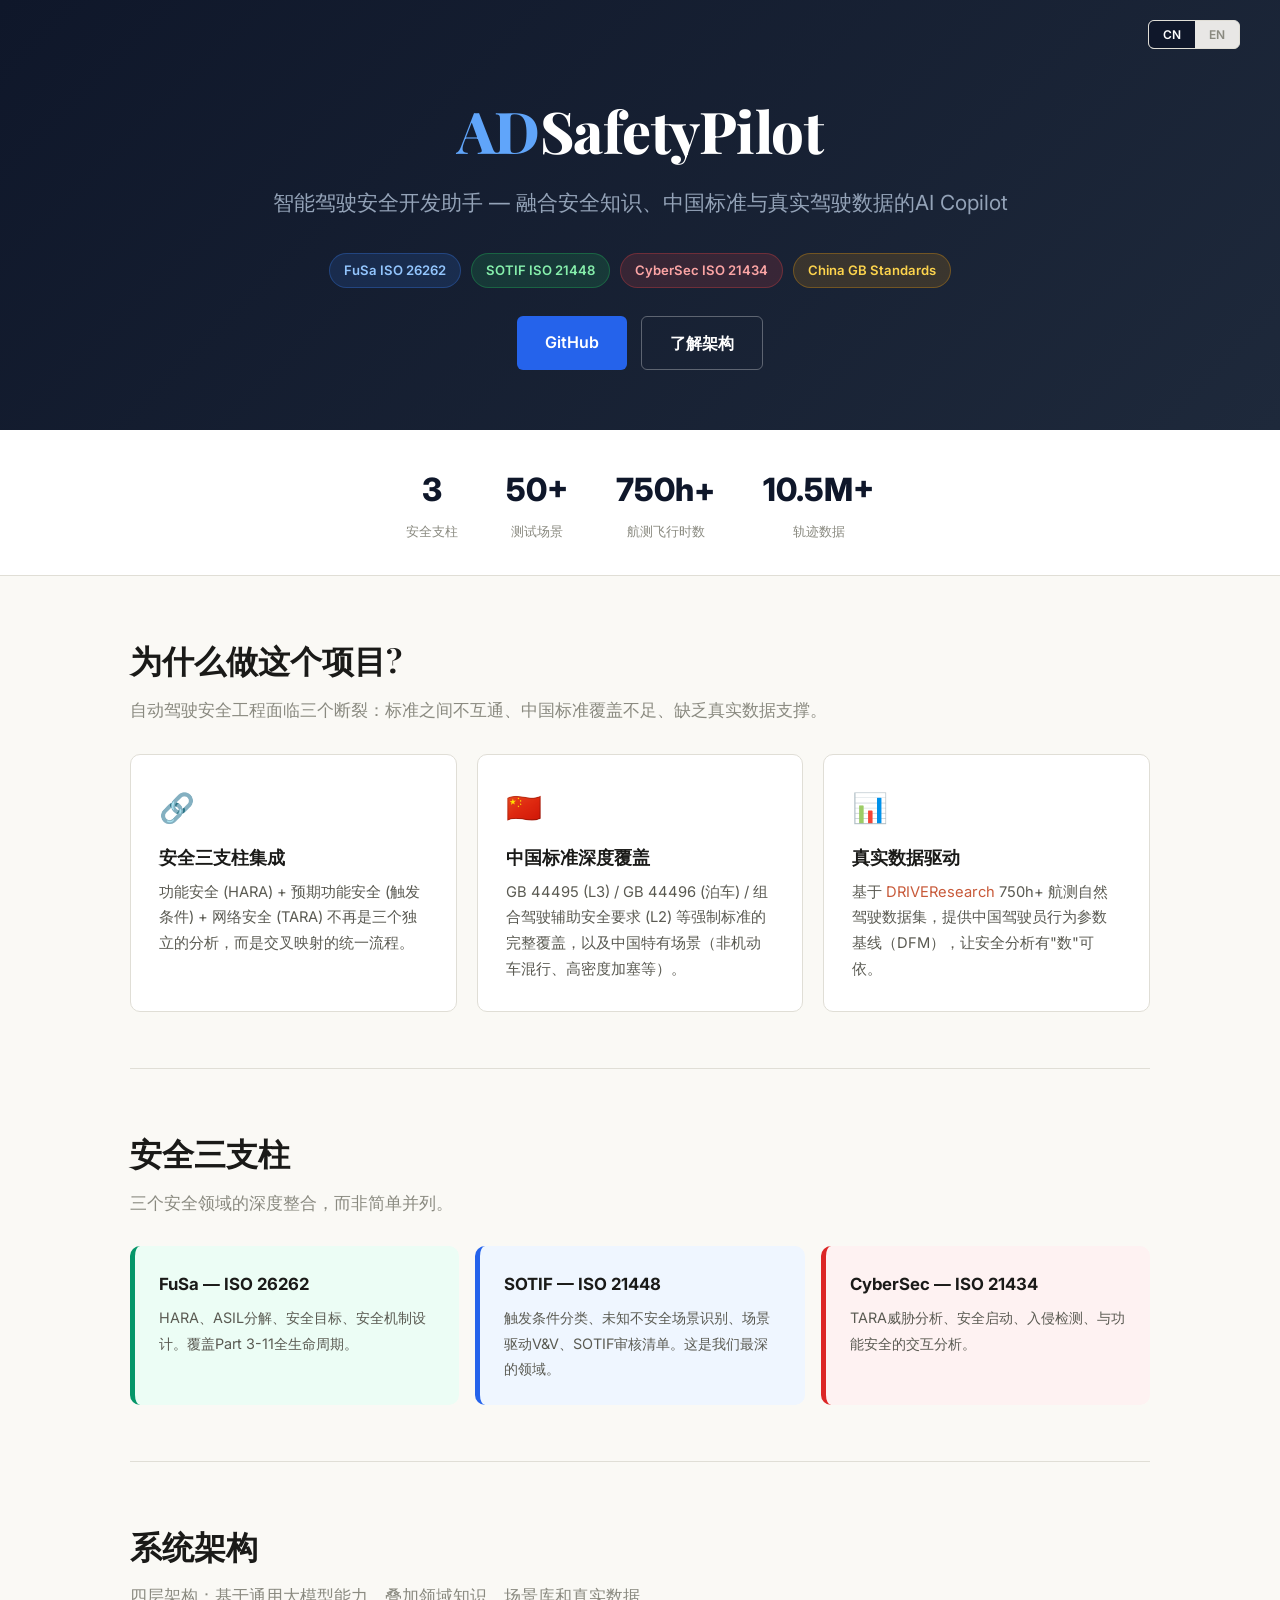
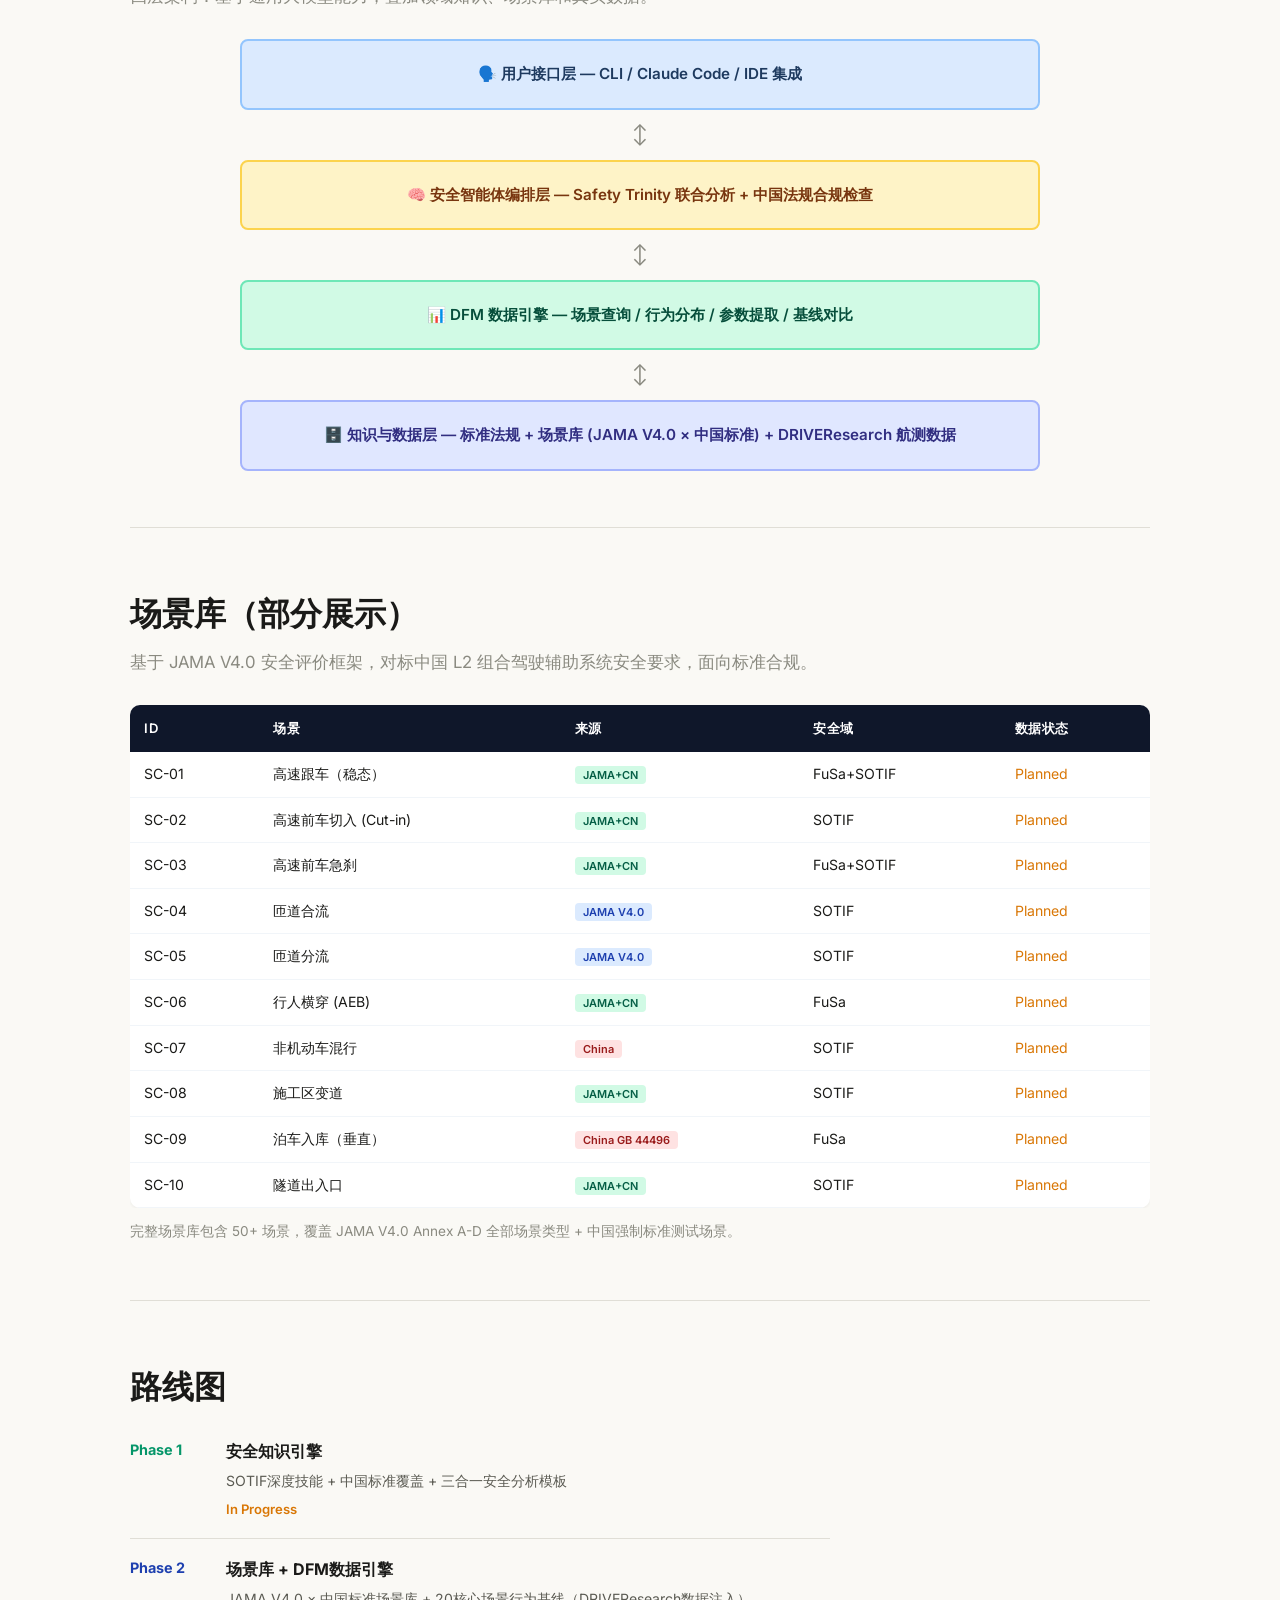
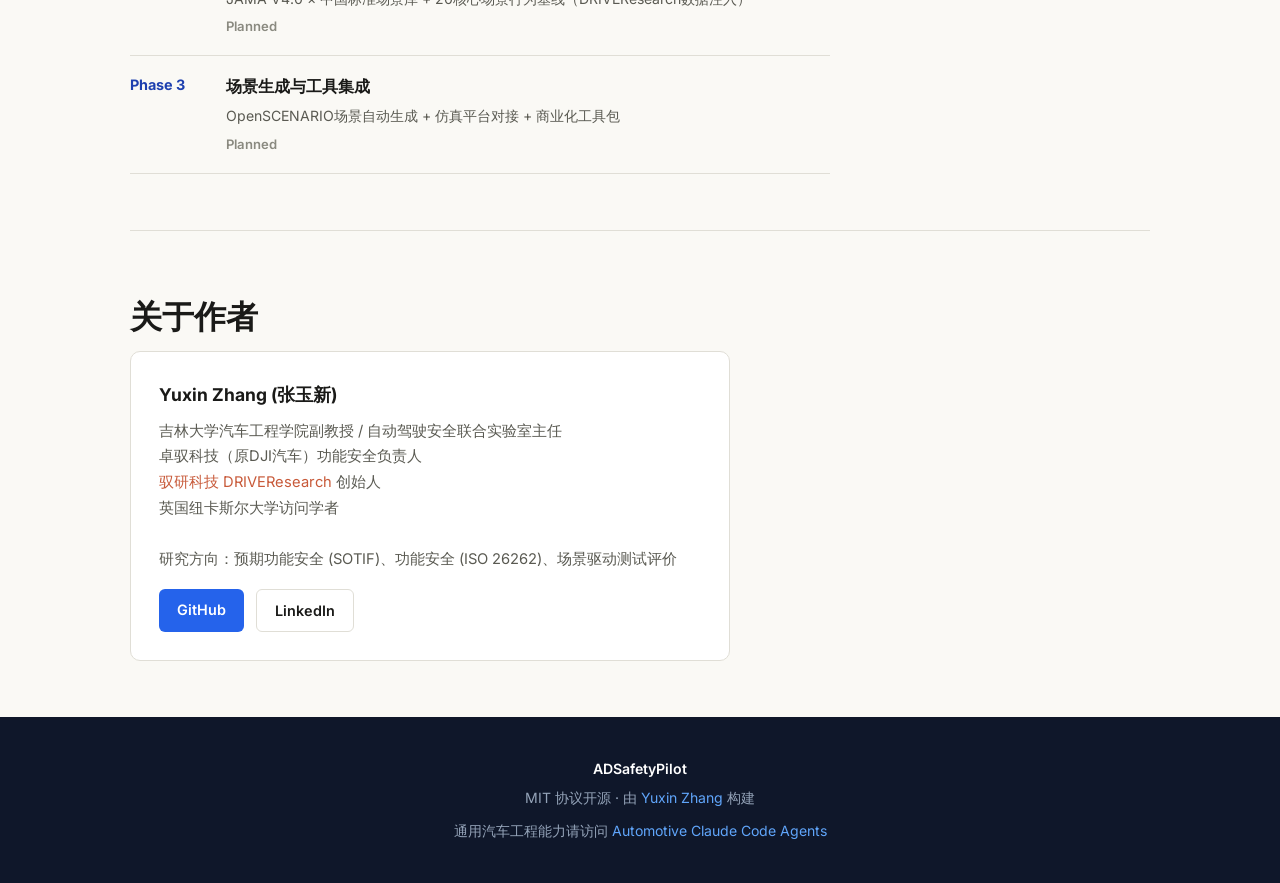
==== docs/index.html @ 88214c73 "Move website from /website to /docs for GitHub Pages compatibility GitHub Pages only supports / (roo" ====
<!DOCTYPE html>
<html lang="zh">
<head>
<meta charset="UTF-8">
<meta name="viewport" content="width=device-width, initial-scale=1.0">
<title>ADSafetyPilot — AI-Powered AD Safety Engineering Copilot</title>
<link rel="preconnect" href="https://fonts.googleapis.com">
<link href="https://fonts.googleapis.com/css2?family=Inter:wght@400;500;600;700&family=Playfair+Display:wght@700;800&display=swap" rel="stylesheet">
<style>
:root {
  --bg: #faf9f5; --bg2: #f3f1eb; --text: #1a1a18; --text2: #5a5a52;
  --text3: #8a8a80; --accent: #1e40af; --accent2: #c85a3a; --border: #e0ded6;
  --card: #ffffff; --green: #059669; --amber: #d97706; --red: #dc2626;
  --blue: #2563eb; --navy: #0f172a;
}
* { margin:0; padding:0; box-sizing:border-box; }
body { font-family:'Inter',-apple-system,'PingFang SC','Microsoft YaHei',sans-serif; color:var(--text); background:var(--bg); line-height:1.75; -webkit-font-smoothing:antialiased; }
a { color:var(--accent2); text-decoration:none; }
a:hover { text-decoration:underline; }
.wrap { max-width:1100px; margin:0 auto; padding:0 40px; }
@media(max-width:640px) { .wrap { padding:0 20px; } }

/* Language toggle */
.lang { position:fixed; top:20px; right:40px; z-index:99; display:flex; border:1px solid var(--border); border-radius:6px; overflow:hidden; background:rgba(250,249,245,0.92); backdrop-filter:blur(8px); }
.lang button { padding:6px 14px; border:none; cursor:pointer; font-size:12px; font-weight:600; background:transparent; color:var(--text3); transition:.15s; font-family:inherit; }
.lang button.on { background:var(--navy); color:white; }
span.en, p.en, div.en, h1.en, h2.en, h3.en, li.en, td.en, th.en { display:none; }
body.E span.cn, body.E p.cn, body.E div.cn, body.E h1.cn, body.E h2.cn, body.E h3.cn, body.E li.cn, body.E td.cn, body.E th.cn { display:none!important; }
body.E span.en { display:inline!important; }
body.E p.en, body.E div.en, body.E h1.en, body.E h2.en, body.E h3.en { display:block!important; }
body.E li.en { display:list-item!important; }
body.E td.en, body.E th.en { display:table-cell!important; }

/* Header */
header { background: linear-gradient(135deg, var(--navy) 0%, #1e293b 100%); color:white; padding:80px 20px 60px; text-align:center; }
header h1 { font-family:'Playfair Display',Georgia,serif; font-size:clamp(2.4rem,5vw,3.6rem); font-weight:800; letter-spacing:-0.5px; margin-bottom:4px; }
header h1 .highlight { color:#60a5fa; }
header .subtitle { font-size:clamp(1rem,1.8vw,1.3rem); color:#94a3b8; max-width:750px; margin:0 auto 32px; }
header .badges { display:flex; gap:10px; justify-content:center; flex-wrap:wrap; margin-bottom:28px; }
.badge { padding:5px 14px; border-radius:20px; font-size:0.82em; font-weight:600; }
.badge-blue { background:rgba(59,130,246,0.15); color:#93c5fd; border:1px solid rgba(59,130,246,0.3); }
.badge-green { background:rgba(34,197,94,0.15); color:#86efac; border:1px solid rgba(34,197,94,0.3); }
.badge-orange { background:rgba(245,158,11,0.15); color:#fcd34d; border:1px solid rgba(245,158,11,0.3); }
.badge-red { background:rgba(239,68,68,0.15); color:#fca5a5; border:1px solid rgba(239,68,68,0.3); }
header .actions { display:flex; gap:14px; justify-content:center; flex-wrap:wrap; }
.btn { display:inline-block; padding:12px 28px; border-radius:6px; font-size:1rem; font-weight:600; transition:.2s; font-family:inherit; text-decoration:none; }
.btn-primary { background:var(--blue); color:white; }
.btn-primary:hover { background:#1d4ed8; text-decoration:none; }
.btn-ghost { border:1.5px solid rgba(255,255,255,0.3); color:white; }
.btn-ghost:hover { border-color:rgba(255,255,255,0.6); text-decoration:none; }

/* Stats */
.stats { display:flex; justify-content:center; gap:48px; padding:32px 20px; background:white; border-bottom:1px solid var(--border); flex-wrap:wrap; }
.stat { text-align:center; }
.stat-num { font-size:2em; font-weight:800; color:var(--navy); }
.stat-label { font-size:0.82em; color:var(--text3); margin-top:2px; }

/* Sections */
section { padding:56px 0; }
section + section { border-top:1px solid var(--border); }
.sec-title { font-family:'Playfair Display',Georgia,serif; font-size:2rem; font-weight:700; margin-bottom:8px; }
.sec-sub { color:var(--text3); font-size:1.05rem; margin-bottom:28px; }

/* Cards */
.cards { display:grid; grid-template-columns:repeat(auto-fit, minmax(280px,1fr)); gap:20px; }
.card { background:var(--card); border-radius:10px; padding:28px; border:1px solid var(--border); transition:transform .2s, box-shadow .2s; }
.card:hover { transform:translateY(-2px); box-shadow:0 4px 16px rgba(0,0,0,0.06); }
.card-icon { font-size:1.8em; margin-bottom:10px; }
.card h3 { font-size:1.1em; font-weight:700; margin-bottom:6px; }
.card p { color:var(--text2); font-size:0.92em; }

/* Pillar cards (Safety Trinity) */
.pillars { display:grid; grid-template-columns:repeat(3,1fr); gap:16px; }
@media(max-width:768px) { .pillars { grid-template-columns:1fr; } }
.pillar { padding:24px; border-radius:10px; border-left:5px solid; }
.pillar-fusa { background:#ecfdf5; border-color:var(--green); }
.pillar-sotif { background:#eff6ff; border-color:var(--blue); }
.pillar-cyber { background:#fef2f2; border-color:var(--red); }
.pillar h3 { font-size:1.05em; font-weight:700; margin-bottom:6px; }
.pillar p { font-size:0.9em; color:var(--text2); }

/* Architecture diagram */
.arch { display:flex; flex-direction:column; gap:8px; max-width:800px; margin:0 auto; }
.arch-layer { padding:20px 24px; border-radius:8px; text-align:center; font-weight:600; font-size:0.95em; }
.arch-l1 { background:#dbeafe; color:#1e3a5f; border:2px solid #93c5fd; }
.arch-l2 { background:#fef3c7; color:#78350f; border:2px solid #fcd34d; }
.arch-l3 { background:#d1fae5; color:#064e3b; border:2px solid #6ee7b7; }
.arch-l4 { background:#e0e7ff; color:#312e81; border:2px solid #a5b4fc; }
.arch-arrow { text-align:center; color:var(--text3); font-size:1.2em; }

/* Scenario table */
.sc-table { width:100%; border-collapse:collapse; background:white; border-radius:10px; overflow:hidden; box-shadow:0 1px 3px rgba(0,0,0,0.06); }
.sc-table th { background:var(--navy); color:white; padding:12px 14px; text-align:left; font-size:0.82em; font-weight:600; text-transform:uppercase; letter-spacing:0.5px; }
.sc-table td { padding:10px 14px; border-bottom:1px solid #f1f5f9; font-size:0.88em; }
.sc-table tr:hover { background:#f8fafc; }
.tag { padding:2px 8px; border-radius:4px; font-size:0.78em; font-weight:600; }
.tag-jama { background:#dbeafe; color:#1e40af; }
.tag-cn { background:#fee2e2; color:#991b1b; }
.tag-both { background:#d1fae5; color:#065f46; }

/* Roadmap */
.roadmap { max-width:700px; }
.rm-item { display:flex; gap:16px; padding:16px 0; border-bottom:1px solid var(--border); }
.rm-phase { min-width:80px; font-weight:700; font-size:0.9em; color:var(--accent); }
.rm-done .rm-phase { color:var(--green); }
.rm-content h4 { font-size:1em; margin-bottom:4px; }
.rm-content p { font-size:0.88em; color:var(--text2); }
.rm-status { font-size:0.82em; font-weight:600; }
.status-done { color:var(--green); }
.status-wip { color:var(--amber); }
.status-plan { color:var(--text3); }

/* Footer */
footer { background:var(--navy); color:#94a3b8; padding:40px 20px; text-align:center; font-size:0.88em; }
footer a { color:#60a5fa; }
footer .author { color:white; font-weight:600; margin-bottom:4px; font-size:1em; }
</style>
</head>
<body class="C">

<!-- Language Toggle -->
<div class="lang">
  <button class="on" onclick="document.body.className='C';this.classList.add('on');this.nextElementSibling.classList.remove('on')">CN</button>
  <button onclick="document.body.className='E';this.classList.add('on');this.previousElementSibling.classList.remove('on')">EN</button>
</div>

<!-- Header -->
<header>
  <h1>
    <span class="cn"><span class="highlight">AD</span>SafetyPilot</span>
    <h1 class="en"><span class="highlight">AD</span>SafetyPilot</h1>
  </h1>
  <p class="subtitle cn">智能驾驶安全开发助手 — 融合安全知识、中国标准与真实驾驶数据的AI Copilot</p>
  <p class="subtitle en">AI-Powered AD Safety Engineering Copilot — Safety Knowledge + China Standards + Real Driving Data</p>
  <div class="badges">
    <span class="badge badge-blue">FuSa ISO 26262</span>
    <span class="badge badge-green">SOTIF ISO 21448</span>
    <span class="badge badge-red">CyberSec ISO 21434</span>
    <span class="badge badge-orange">China GB Standards</span>
  </div>
  <div class="actions">
    <a href="https://github.com/AutoZYX/ADSafetyPilot" class="btn btn-primary">GitHub</a>
    <a href="#architecture" class="btn btn-ghost">
      <span class="cn">了解架构</span><span class="en">Architecture</span>
    </a>
  </div>
</header>

<!-- Stats -->
<div class="stats">
  <div class="stat">
    <div class="stat-num">3</div>
    <div class="stat-label"><span class="cn">安全支柱</span><span class="en">Safety Pillars</span></div>
  </div>
  <div class="stat">
    <div class="stat-num">50+</div>
    <div class="stat-label"><span class="cn">测试场景</span><span class="en">Test Scenarios</span></div>
  </div>
  <div class="stat">
    <div class="stat-num">750h+</div>
    <div class="stat-label"><span class="cn">航测飞行时数</span><span class="en">Aerial Flight Hours</span></div>
  </div>
  <div class="stat">
    <div class="stat-num">10.5M+</div>
    <div class="stat-label"><span class="cn">轨迹数据</span><span class="en">Trajectories</span></div>
  </div>
</div>

<div class="wrap">

<!-- Why -->
<section>
  <h2 class="sec-title cn">为什么做这个项目?</h2>
  <h2 class="sec-title en">Why ADSafetyPilot?</h2>
  <p class="sec-sub cn">自动驾驶安全工程面临三个断裂：标准之间不互通、中国标准覆盖不足、缺乏真实数据支撑。</p>
  <p class="sec-sub en">AD safety engineering faces three gaps: siloed standards, insufficient China coverage, and lack of real-world data grounding.</p>
  <div class="cards">
    <div class="card">
      <div class="card-icon">🔗</div>
      <h3><span class="cn">安全三支柱集成</span><span class="en">Safety Trinity Integration</span></h3>
      <p class="cn">功能安全 (HARA) + 预期功能安全 (触发条件) + 网络安全 (TARA) 不再是三个独立的分析，而是交叉映射的统一流程。</p>
      <p class="en">FuSa (HARA) + SOTIF (Triggering Conditions) + Cybersecurity (TARA) as one integrated analysis, not three separate silos.</p>
    </div>
    <div class="card">
      <div class="card-icon">🇨🇳</div>
      <h3><span class="cn">中国标准深度覆盖</span><span class="en">China Standards Intelligence</span></h3>
      <p class="cn">GB 44495 (L3) / GB 44496 (泊车) / 组合驾驶辅助安全要求 (L2) 等强制标准的完整覆盖，以及中国特有场景（非机动车混行、高密度加塞等）。</p>
      <p class="en">Full coverage of GB 44495 (L3), GB 44496 (Parking), L2 ADAS mandatory standards, plus China-specific scenarios.</p>
    </div>
    <div class="card">
      <div class="card-icon">📊</div>
      <h3><span class="cn">真实数据驱动</span><span class="en">Real Data Driven</span></h3>
      <p class="cn">基于 <a href="https://www.driveresearch.tech/">DRIVEResearch</a> 750h+ 航测自然驾驶数据集，提供中国驾驶员行为参数基线（DFM），让安全分析有"数"可依。</p>
      <p class="en">Grounded in <a href="https://www.driveresearch.tech/">DRIVEResearch</a> 750h+ aerial naturalistic driving data, providing Chinese Driver Foundation Model (DFM) baselines.</p>
    </div>
  </div>
</section>

<!-- Safety Trinity -->
<section>
  <h2 class="sec-title cn">安全三支柱</h2>
  <h2 class="sec-title en">Safety Trinity</h2>
  <p class="sec-sub cn">三个安全领域的深度整合，而非简单并列。</p>
  <p class="sec-sub en">Deep integration of three safety domains, not just side-by-side.</p>
  <div class="pillars">
    <div class="pillar pillar-fusa">
      <h3>FuSa — ISO 26262</h3>
      <p class="cn">HARA、ASIL分解、安全目标、安全机制设计。覆盖Part 3-11全生命周期。</p>
      <p class="en">HARA, ASIL decomposition, safety goals, safety mechanisms. Full Part 3-11 lifecycle.</p>
    </div>
    <div class="pillar pillar-sotif">
      <h3>SOTIF — ISO 21448</h3>
      <p class="cn">触发条件分类、未知不安全场景识别、场景驱动V&V、SOTIF审核清单。这是我们最深的领域。</p>
      <p class="en">Triggering condition taxonomy, unknown unsafe scenario identification, scenario-driven V&V, SOTIF audit. Our deepest domain.</p>
    </div>
    <div class="pillar pillar-cyber">
      <h3>CyberSec — ISO 21434</h3>
      <p class="cn">TARA威胁分析、安全启动、入侵检测、与功能安全的交互分析。</p>
      <p class="en">TARA threat analysis, secure boot, intrusion detection, interaction with functional safety.</p>
    </div>
  </div>
</section>

<!-- Architecture -->
<section id="architecture">
  <h2 class="sec-title cn">系统架构</h2>
  <h2 class="sec-title en">Architecture</h2>
  <p class="sec-sub cn">四层架构：基于通用大模型能力，叠加领域知识、场景库和真实数据。</p>
  <p class="sec-sub en">Four layers: domain knowledge, scenario library, and real data on top of general LLM capabilities.</p>
  <div class="arch">
    <div class="arch-layer arch-l1">
      <span class="cn">🗣️ 用户接口层 — CLI / Claude Code / IDE 集成</span>
      <span class="en">🗣️ User Interface — CLI / Claude Code / IDE Integration</span>
    </div>
    <div class="arch-arrow">↕</div>
    <div class="arch-layer arch-l2">
      <span class="cn">🧠 安全智能体编排层 — Safety Trinity 联合分析 + 中国法规合规检查</span>
      <span class="en">🧠 Safety Agent Orchestration — Safety Trinity Analysis + China Compliance</span>
    </div>
    <div class="arch-arrow">↕</div>
    <div class="arch-layer arch-l3">
      <span class="cn">📊 DFM 数据引擎 — 场景查询 / 行为分布 / 参数提取 / 基线对比</span>
      <span class="en">📊 DFM Data Engine — Scenario Query / Behavior Distribution / Parameter Extraction</span>
    </div>
    <div class="arch-arrow">↕</div>
    <div class="arch-layer arch-l4">
      <span class="cn">🗄️ 知识与数据层 — 标准法规 + 场景库 (JAMA V4.0 × 中国标准) + DRIVEResearch 航测数据</span>
      <span class="en">🗄️ Knowledge & Data — Standards + Scenarios (JAMA V4.0 x China) + DRIVEResearch Aerial Data</span>
    </div>
  </div>
</section>

<!-- Scenario Library -->
<section>
  <h2 class="sec-title cn">场景库（部分展示）</h2>
  <h2 class="sec-title en">Scenario Library (Preview)</h2>
  <p class="sec-sub cn">基于 JAMA V4.0 安全评价框架，对标中国 L2 组合驾驶辅助系统安全要求，面向标准合规。</p>
  <p class="sec-sub en">Based on JAMA V4.0 safety evaluation framework, mapped to Chinese L2 ADAS mandatory standards.</p>
  <div style="overflow-x:auto;">
  <table class="sc-table">
    <thead><tr>
      <th>ID</th>
      <th><span class="cn">场景</span><span class="en">Scenario</span></th>
      <th><span class="cn">来源</span><span class="en">Source</span></th>
      <th><span class="cn">安全域</span><span class="en">Safety</span></th>
      <th><span class="cn">数据状态</span><span class="en">Data</span></th>
    </tr></thead>
    <tbody>
      <tr><td>SC-01</td><td><span class="cn">高速跟车（稳态）</span><span class="en">Highway Car-Following (Steady)</span></td><td><span class="tag tag-both">JAMA+CN</span></td><td>FuSa+SOTIF</td><td><span class="status-wip">Planned</span></td></tr>
      <tr><td>SC-02</td><td><span class="cn">高速前车切入 (Cut-in)</span><span class="en">Highway Cut-in</span></td><td><span class="tag tag-both">JAMA+CN</span></td><td>SOTIF</td><td><span class="status-wip">Planned</span></td></tr>
      <tr><td>SC-03</td><td><span class="cn">高速前车急刹</span><span class="en">Highway Lead Vehicle Braking</span></td><td><span class="tag tag-both">JAMA+CN</span></td><td>FuSa+SOTIF</td><td><span class="status-wip">Planned</span></td></tr>
      <tr><td>SC-04</td><td><span class="cn">匝道合流</span><span class="en">Ramp Merge</span></td><td><span class="tag tag-jama">JAMA V4.0</span></td><td>SOTIF</td><td><span class="status-wip">Planned</span></td></tr>
      <tr><td>SC-05</td><td><span class="cn">匝道分流</span><span class="en">Ramp Diverge</span></td><td><span class="tag tag-jama">JAMA V4.0</span></td><td>SOTIF</td><td><span class="status-wip">Planned</span></td></tr>
      <tr><td>SC-06</td><td><span class="cn">行人横穿 (AEB)</span><span class="en">Pedestrian Crossing (AEB)</span></td><td><span class="tag tag-both">JAMA+CN</span></td><td>FuSa</td><td><span class="status-wip">Planned</span></td></tr>
      <tr><td>SC-07</td><td><span class="cn">非机动车混行</span><span class="en">Mixed Non-motorized Traffic</span></td><td><span class="tag tag-cn">China</span></td><td>SOTIF</td><td><span class="status-wip">Planned</span></td></tr>
      <tr><td>SC-08</td><td><span class="cn">施工区变道</span><span class="en">Construction Zone Lane Change</span></td><td><span class="tag tag-both">JAMA+CN</span></td><td>SOTIF</td><td><span class="status-wip">Planned</span></td></tr>
      <tr><td>SC-09</td><td><span class="cn">泊车入库（垂直）</span><span class="en">Perpendicular Parking</span></td><td><span class="tag tag-cn">China GB 44496</span></td><td>FuSa</td><td><span class="status-wip">Planned</span></td></tr>
      <tr><td>SC-10</td><td><span class="cn">隧道出入口</span><span class="en">Tunnel Entry/Exit</span></td><td><span class="tag tag-both">JAMA+CN</span></td><td>SOTIF</td><td><span class="status-wip">Planned</span></td></tr>
    </tbody>
  </table>
  </div>
  <p style="margin-top:12px;font-size:0.85em;color:var(--text3);">
    <span class="cn">完整场景库包含 50+ 场景，覆盖 JAMA V4.0 Annex A-D 全部场景类型 + 中国强制标准测试场景。</span>
    <span class="en">Full library contains 50+ scenarios covering all JAMA V4.0 Annex A-D types + Chinese mandatory test scenarios.</span>
  </p>
</section>

<!-- Roadmap -->
<section>
  <h2 class="sec-title cn">路线图</h2>
  <h2 class="sec-title en">Roadmap</h2>
  <div class="roadmap">
    <div class="rm-item rm-done">
      <div class="rm-phase">Phase 1</div>
      <div class="rm-content">
        <h4><span class="cn">安全知识引擎</span><span class="en">Safety Knowledge Engine</span></h4>
        <p class="cn">SOTIF深度技能 + 中国标准覆盖 + 三合一安全分析模板</p>
        <p class="en">Deep SOTIF skills + China standards + Safety Trinity analysis templates</p>
        <span class="rm-status status-wip">In Progress</span>
      </div>
    </div>
    <div class="rm-item">
      <div class="rm-phase">Phase 2</div>
      <div class="rm-content">
        <h4><span class="cn">场景库 + DFM数据引擎</span><span class="en">Scenario Library + DFM Data Engine</span></h4>
        <p class="cn">JAMA V4.0 × 中国标准场景库 + 20核心场景行为基线（DRIVEResearch数据注入）</p>
        <p class="en">JAMA V4.0 x China scenarios + 20 core scenario behavioral baselines (DRIVEResearch data)</p>
        <span class="rm-status status-plan">Planned</span>
      </div>
    </div>
    <div class="rm-item">
      <div class="rm-phase">Phase 3</div>
      <div class="rm-content">
        <h4><span class="cn">场景生成与工具集成</span><span class="en">Scenario Generation & Tool Integration</span></h4>
        <p class="cn">OpenSCENARIO场景自动生成 + 仿真平台对接 + 商业化工具包</p>
        <p class="en">OpenSCENARIO generation + simulation platform integration + commercial toolkit</p>
        <span class="rm-status status-plan">Planned</span>
      </div>
    </div>
  </div>
</section>

<!-- About -->
<section>
  <h2 class="sec-title cn">关于作者</h2>
  <h2 class="sec-title en">About</h2>
  <div class="card" style="max-width:600px;">
    <h3>Yuxin Zhang (张玉新)</h3>
    <p class="cn" style="margin-top:8px;">吉林大学汽车工程学院副教授 / 自动驾驶安全联合实验室主任<br>卓驭科技（原DJI汽车）功能安全负责人<br><a href="https://www.driveresearch.tech/">驭研科技 DRIVEResearch</a> 创始人<br>英国纽卡斯尔大学访问学者<br><br>研究方向：预期功能安全 (SOTIF)、功能安全 (ISO 26262)、场景驱动测试评价</p>
    <p class="en" style="margin-top:8px;">Associate Professor, Jilin University<br>Functional Safety Lead, ZHUOYU Technology (formerly DJI Automotive)<br>Founder, <a href="https://www.driveresearch.tech/">DRIVEResearch</a><br>Visiting Scholar, Newcastle University, UK<br><br>Research: SOTIF, Functional Safety, Scenario-driven V&V</p>
    <div style="margin-top:16px; display:flex; gap:12px;">
      <a href="https://github.com/AutoZYX" class="btn btn-primary" style="padding:8px 18px; font-size:0.9em;">GitHub</a>
      <a href="https://www.linkedin.com/in/yuxin-zhang-autozyx/" class="btn" style="padding:8px 18px; font-size:0.9em; border:1.5px solid var(--border); color:var(--text);">LinkedIn</a>
    </div>
  </div>
</section>

</div>

<!-- Footer -->
<footer>
  <div class="author">ADSafetyPilot</div>
  <p>
    <span class="cn">MIT 协议开源 · 由 <a href="https://github.com/AutoZYX">Yuxin Zhang</a> 构建</span>
    <span class="en">MIT License · Built by <a href="https://github.com/AutoZYX">Yuxin Zhang</a></span>
  </p>
  <p style="margin-top:8px;">
    <span class="cn">通用汽车工程能力请访问 <a href="https://github.com/theja0473/automotive-claude-code-agents">Automotive Claude Code Agents</a></span>
    <span class="en">For general automotive engineering, see <a href="https://github.com/theja0473/automotive-claude-code-agents">Automotive Claude Code Agents</a></span>
  </p>
</footer>

</body>
</html>
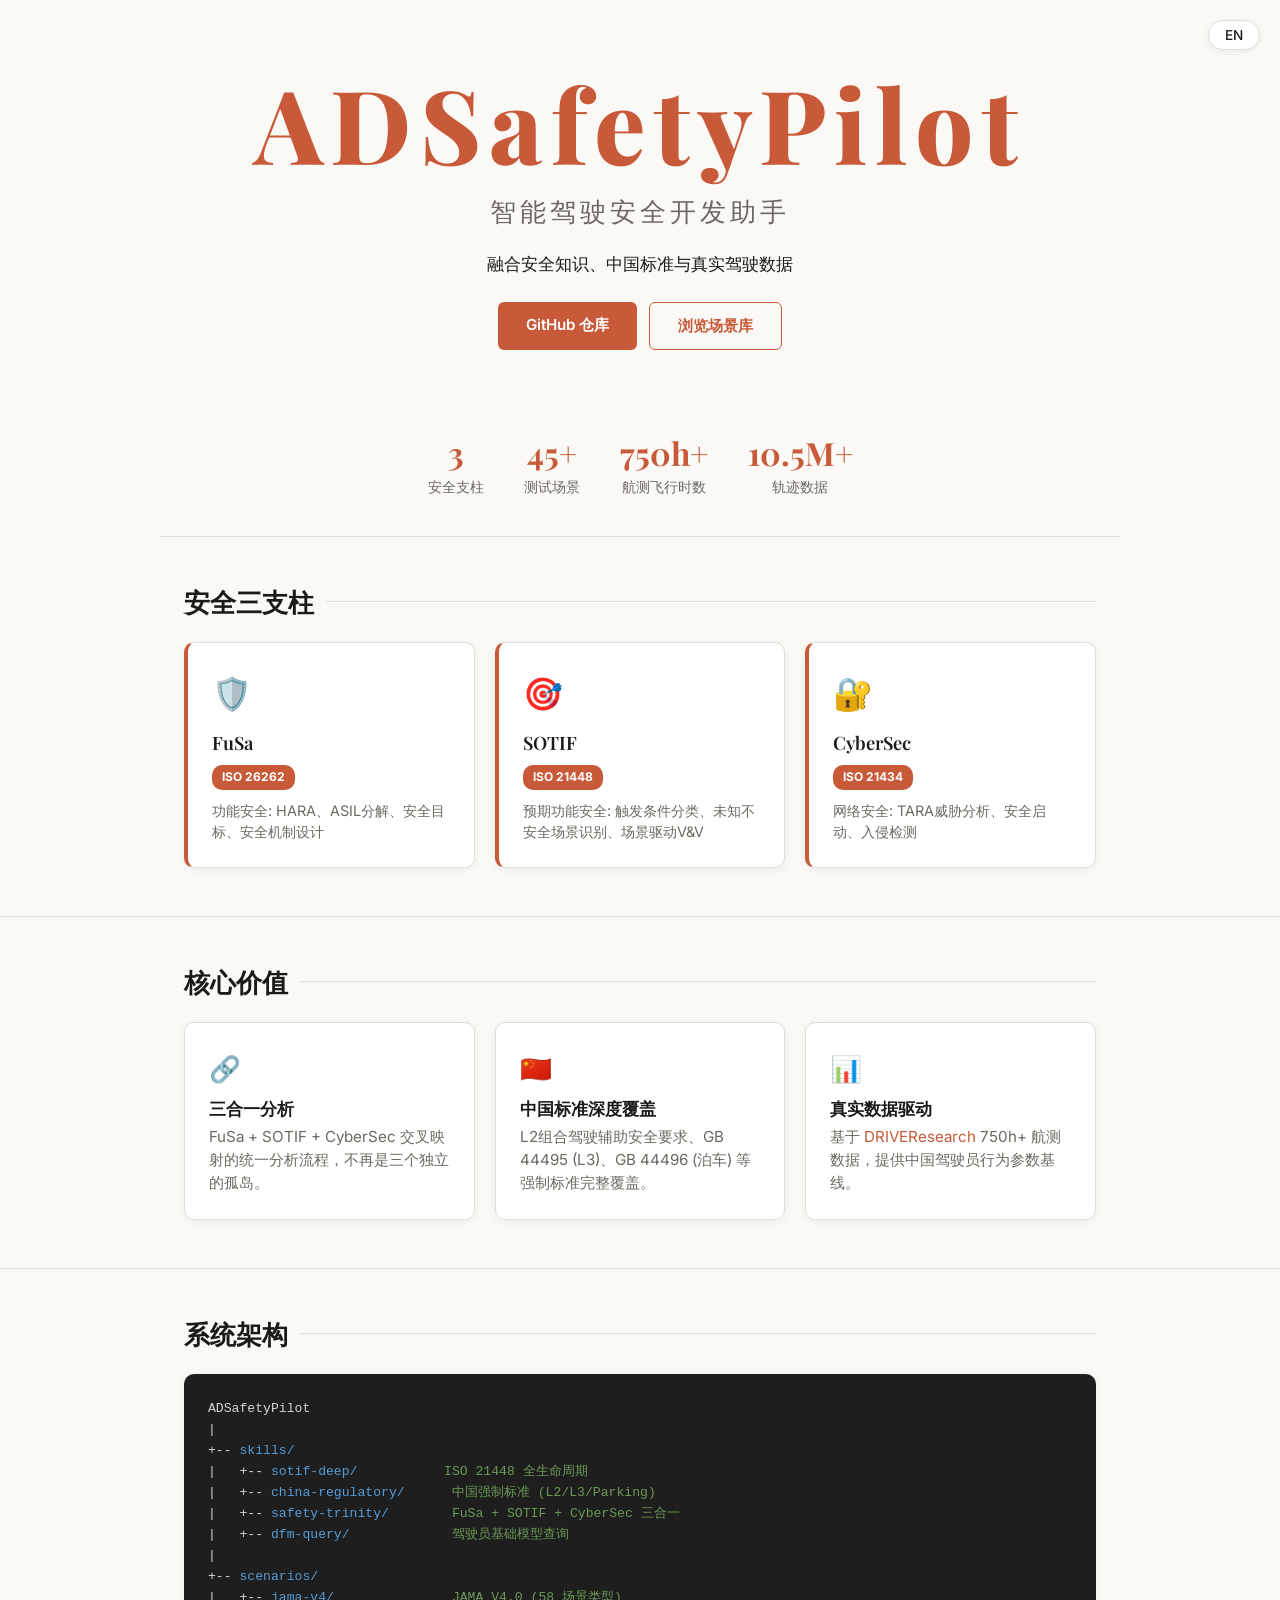
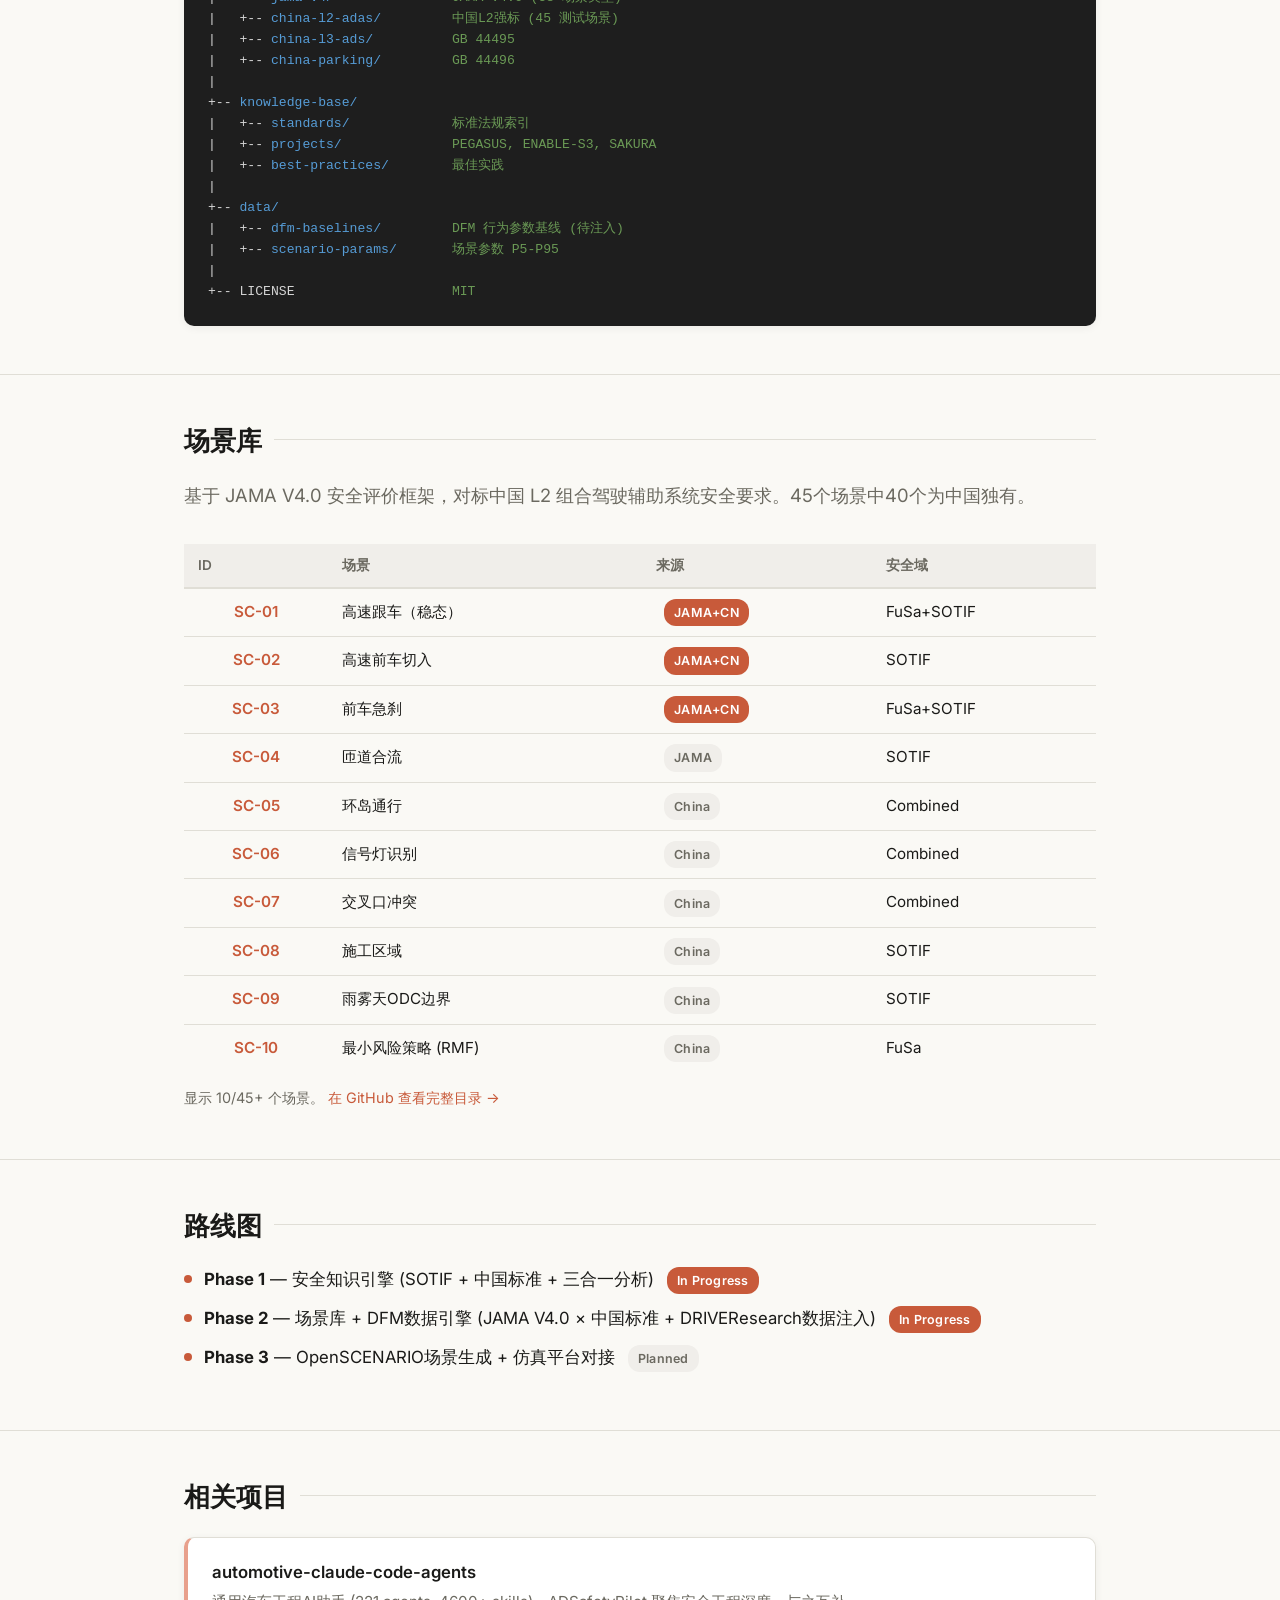
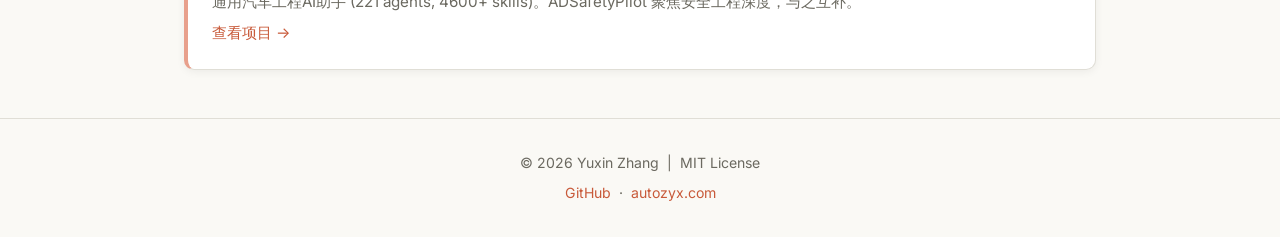
==== commit a03f703b: "Align website with Co4Pilot/autozyx.com shared design system - Use EXACT same CSS as Co4Pilot (copie" ====
--- a/docs/index.html
+++ b/docs/index.html
@@ -1,354 +1,280 @@
 <!DOCTYPE html>
-<html lang="zh">
+<html lang="zh-CN">
 <head>
-<meta charset="UTF-8">
-<meta name="viewport" content="width=device-width, initial-scale=1.0">
-<title>ADSafetyPilot — AI-Powered AD Safety Engineering Copilot</title>
-<link rel="preconnect" href="https://fonts.googleapis.com">
-<link href="https://fonts.googleapis.com/css2?family=Inter:wght@400;500;600;700&family=Playfair+Display:wght@700;800&display=swap" rel="stylesheet">
-<style>
-:root {
-  --bg: #faf9f5; --bg2: #f3f1eb; --text: #1a1a18; --text2: #5a5a52;
-  --text3: #8a8a80; --accent: #1e40af; --accent2: #c85a3a; --border: #e0ded6;
-  --card: #ffffff; --green: #059669; --amber: #d97706; --red: #dc2626;
-  --blue: #2563eb; --navy: #0f172a;
-}
-* { margin:0; padding:0; box-sizing:border-box; }
-body { font-family:'Inter',-apple-system,'PingFang SC','Microsoft YaHei',sans-serif; color:var(--text); background:var(--bg); line-height:1.75; -webkit-font-smoothing:antialiased; }
-a { color:var(--accent2); text-decoration:none; }
-a:hover { text-decoration:underline; }
-.wrap { max-width:1100px; margin:0 auto; padding:0 40px; }
-@media(max-width:640px) { .wrap { padding:0 20px; } }
-
-/* Language toggle */
-.lang { position:fixed; top:20px; right:40px; z-index:99; display:flex; border:1px solid var(--border); border-radius:6px; overflow:hidden; background:rgba(250,249,245,0.92); backdrop-filter:blur(8px); }
-.lang button { padding:6px 14px; border:none; cursor:pointer; font-size:12px; font-weight:600; background:transparent; color:var(--text3); transition:.15s; font-family:inherit; }
-.lang button.on { background:var(--navy); color:white; }
-span.en, p.en, div.en, h1.en, h2.en, h3.en, li.en, td.en, th.en { display:none; }
-body.E span.cn, body.E p.cn, body.E div.cn, body.E h1.cn, body.E h2.cn, body.E h3.cn, body.E li.cn, body.E td.cn, body.E th.cn { display:none!important; }
-body.E span.en { display:inline!important; }
-body.E p.en, body.E div.en, body.E h1.en, body.E h2.en, body.E h3.en { display:block!important; }
-body.E li.en { display:list-item!important; }
-body.E td.en, body.E th.en { display:table-cell!important; }
-
-/* Header */
-header { background: linear-gradient(135deg, var(--navy) 0%, #1e293b 100%); color:white; padding:80px 20px 60px; text-align:center; }
-header h1 { font-family:'Playfair Display',Georgia,serif; font-size:clamp(2.4rem,5vw,3.6rem); font-weight:800; letter-spacing:-0.5px; margin-bottom:4px; }
-header h1 .highlight { color:#60a5fa; }
-header .subtitle { font-size:clamp(1rem,1.8vw,1.3rem); color:#94a3b8; max-width:750px; margin:0 auto 32px; }
-header .badges { display:flex; gap:10px; justify-content:center; flex-wrap:wrap; margin-bottom:28px; }
-.badge { padding:5px 14px; border-radius:20px; font-size:0.82em; font-weight:600; }
-.badge-blue { background:rgba(59,130,246,0.15); color:#93c5fd; border:1px solid rgba(59,130,246,0.3); }
-.badge-green { background:rgba(34,197,94,0.15); color:#86efac; border:1px solid rgba(34,197,94,0.3); }
-.badge-orange { background:rgba(245,158,11,0.15); color:#fcd34d; border:1px solid rgba(245,158,11,0.3); }
-.badge-red { background:rgba(239,68,68,0.15); color:#fca5a5; border:1px solid rgba(239,68,68,0.3); }
-header .actions { display:flex; gap:14px; justify-content:center; flex-wrap:wrap; }
-.btn { display:inline-block; padding:12px 28px; border-radius:6px; font-size:1rem; font-weight:600; transition:.2s; font-family:inherit; text-decoration:none; }
-.btn-primary { background:var(--blue); color:white; }
-.btn-primary:hover { background:#1d4ed8; text-decoration:none; }
-.btn-ghost { border:1.5px solid rgba(255,255,255,0.3); color:white; }
-.btn-ghost:hover { border-color:rgba(255,255,255,0.6); text-decoration:none; }
-
-/* Stats */
-.stats { display:flex; justify-content:center; gap:48px; padding:32px 20px; background:white; border-bottom:1px solid var(--border); flex-wrap:wrap; }
-.stat { text-align:center; }
-.stat-num { font-size:2em; font-weight:800; color:var(--navy); }
-.stat-label { font-size:0.82em; color:var(--text3); margin-top:2px; }
-
-/* Sections */
-section { padding:56px 0; }
-section + section { border-top:1px solid var(--border); }
-.sec-title { font-family:'Playfair Display',Georgia,serif; font-size:2rem; font-weight:700; margin-bottom:8px; }
-.sec-sub { color:var(--text3); font-size:1.05rem; margin-bottom:28px; }
-
-/* Cards */
-.cards { display:grid; grid-template-columns:repeat(auto-fit, minmax(280px,1fr)); gap:20px; }
-.card { background:var(--card); border-radius:10px; padding:28px; border:1px solid var(--border); transition:transform .2s, box-shadow .2s; }
-.card:hover { transform:translateY(-2px); box-shadow:0 4px 16px rgba(0,0,0,0.06); }
-.card-icon { font-size:1.8em; margin-bottom:10px; }
-.card h3 { font-size:1.1em; font-weight:700; margin-bottom:6px; }
-.card p { color:var(--text2); font-size:0.92em; }
-
-/* Pillar cards (Safety Trinity) */
-.pillars { display:grid; grid-template-columns:repeat(3,1fr); gap:16px; }
-@media(max-width:768px) { .pillars { grid-template-columns:1fr; } }
-.pillar { padding:24px; border-radius:10px; border-left:5px solid; }
-.pillar-fusa { background:#ecfdf5; border-color:var(--green); }
-.pillar-sotif { background:#eff6ff; border-color:var(--blue); }
-.pillar-cyber { background:#fef2f2; border-color:var(--red); }
-.pillar h3 { font-size:1.05em; font-weight:700; margin-bottom:6px; }
-.pillar p { font-size:0.9em; color:var(--text2); }
-
-/* Architecture diagram */
-.arch { display:flex; flex-direction:column; gap:8px; max-width:800px; margin:0 auto; }
-.arch-layer { padding:20px 24px; border-radius:8px; text-align:center; font-weight:600; font-size:0.95em; }
-.arch-l1 { background:#dbeafe; color:#1e3a5f; border:2px solid #93c5fd; }
-.arch-l2 { background:#fef3c7; color:#78350f; border:2px solid #fcd34d; }
-.arch-l3 { background:#d1fae5; color:#064e3b; border:2px solid #6ee7b7; }
-.arch-l4 { background:#e0e7ff; color:#312e81; border:2px solid #a5b4fc; }
-.arch-arrow { text-align:center; color:var(--text3); font-size:1.2em; }
-
-/* Scenario table */
-.sc-table { width:100%; border-collapse:collapse; background:white; border-radius:10px; overflow:hidden; box-shadow:0 1px 3px rgba(0,0,0,0.06); }
-.sc-table th { background:var(--navy); color:white; padding:12px 14px; text-align:left; font-size:0.82em; font-weight:600; text-transform:uppercase; letter-spacing:0.5px; }
-.sc-table td { padding:10px 14px; border-bottom:1px solid #f1f5f9; font-size:0.88em; }
-.sc-table tr:hover { background:#f8fafc; }
-.tag { padding:2px 8px; border-radius:4px; font-size:0.78em; font-weight:600; }
-.tag-jama { background:#dbeafe; color:#1e40af; }
-.tag-cn { background:#fee2e2; color:#991b1b; }
-.tag-both { background:#d1fae5; color:#065f46; }
-
-/* Roadmap */
-.roadmap { max-width:700px; }
-.rm-item { display:flex; gap:16px; padding:16px 0; border-bottom:1px solid var(--border); }
-.rm-phase { min-width:80px; font-weight:700; font-size:0.9em; color:var(--accent); }
-.rm-done .rm-phase { color:var(--green); }
-.rm-content h4 { font-size:1em; margin-bottom:4px; }
-.rm-content p { font-size:0.88em; color:var(--text2); }
-.rm-status { font-size:0.82em; font-weight:600; }
-.status-done { color:var(--green); }
-.status-wip { color:var(--amber); }
-.status-plan { color:var(--text3); }
-
-/* Footer */
-footer { background:var(--navy); color:#94a3b8; padding:40px 20px; text-align:center; font-size:0.88em; }
-footer a { color:#60a5fa; }
-footer .author { color:white; font-weight:600; margin-bottom:4px; font-size:1em; }
-</style>
+  <meta charset="UTF-8">
+  <meta name="viewport" content="width=device-width, initial-scale=1.0">
+  <title>ADSafetyPilot — AI-Powered AD Safety Engineering Copilot</title>
+  <meta name="description" content="智能驾驶安全开发助手: Safety Knowledge + China Standards + Real Driving Data. FuSa, SOTIF, CyberSec integrated.">
+  <link rel="stylesheet" href="assets/style.css">
 </head>
-<body class="C">
+<body>
 
 <!-- Language Toggle -->
-<div class="lang">
-  <button class="on" onclick="document.body.className='C';this.classList.add('on');this.nextElementSibling.classList.remove('on')">CN</button>
-  <button onclick="document.body.className='E';this.classList.add('on');this.previousElementSibling.classList.remove('on')">EN</button>
+<button class="lang-toggle" onclick="toggleLang()">
+  <span class="cn">EN</span>
+  <span class="en">中文</span>
+</button>
+
+<!-- Hero -->
+<header class="hero container">
+  <h1>ADSafetyPilot</h1>
+  <p class="tagline cn-block" style="font-size:2vw; font-weight:500; letter-spacing:4px; color:var(--muted);">智能驾驶安全开发助手</p>
+  <p class="tagline en-block" style="font-size:2vw; font-weight:500; letter-spacing:5px; text-transform:uppercase; color:var(--muted);">AI-Powered AD Safety Engineering Copilot</p>
+  <p class="tagline" style="margin-top:18px; font-size:clamp(1.2rem,1rem+0.8vw,1.8rem); color:var(--text); font-weight:400;">
+    <span class="cn">融合安全知识、中国标准与真实驾驶数据</span>
+    <span class="en">Safety Knowledge + China Standards + Real Driving Data</span>
+  </p>
+  <div class="hero-buttons">
+    <a href="https://github.com/AutoZYX/ADSafetyPilot" class="btn" target="_blank" rel="noopener">
+      <span class="cn">GitHub 仓库</span><span class="en">GitHub Repo</span>
+    </a>
+    <a href="#scenarios" class="btn btn-outline">
+      <span class="cn">浏览场景库</span><span class="en">Browse Scenarios</span>
+    </a>
+  </div>
+</header>
+
+<!-- Stats Bar -->
+<div class="stats container">
+  <div class="stat">
+    <span class="stat-number">3</span>
+    <span class="stat-label">
+      <span class="cn">安全支柱</span><span class="en">Safety Pillars</span>
+    </span>
+  </div>
+  <div class="stat">
+    <span class="stat-number">45+</span>
+    <span class="stat-label">
+      <span class="cn">测试场景</span><span class="en">Test Scenarios</span>
+    </span>
+  </div>
+  <div class="stat">
+    <span class="stat-number">750h+</span>
+    <span class="stat-label">
+      <span class="cn">航测飞行时数</span><span class="en">Aerial Flight Hours</span>
+    </span>
+  </div>
+  <div class="stat">
+    <span class="stat-number">10.5M+</span>
+    <span class="stat-label">
+      <span class="cn">轨迹数据</span><span class="en">Trajectories</span>
+    </span>
+  </div>
 </div>
 
-<!-- Header -->
-<header>
-  <h1>
-    <span class="cn"><span class="highlight">AD</span>SafetyPilot</span>
-    <h1 class="en"><span class="highlight">AD</span>SafetyPilot</h1>
-  </h1>
-  <p class="subtitle cn">智能驾驶安全开发助手 — 融合安全知识、中国标准与真实驾驶数据的AI Copilot</p>
-  <p class="subtitle en">AI-Powered AD Safety Engineering Copilot — Safety Knowledge + China Standards + Real Driving Data</p>
-  <div class="badges">
-    <span class="badge badge-blue">FuSa ISO 26262</span>
-    <span class="badge badge-green">SOTIF ISO 21448</span>
-    <span class="badge badge-red">CyberSec ISO 21434</span>
-    <span class="badge badge-orange">China GB Standards</span>
-  </div>
-  <div class="actions">
-    <a href="https://github.com/AutoZYX/ADSafetyPilot" class="btn btn-primary">GitHub</a>
-    <a href="#architecture" class="btn btn-ghost">
-      <span class="cn">了解架构</span><span class="en">Architecture</span>
-    </a>
-  </div>
-</header>
-
-<!-- Stats -->
-<div class="stats">
-  <div class="stat">
-    <div class="stat-num">3</div>
-    <div class="stat-label"><span class="cn">安全支柱</span><span class="en">Safety Pillars</span></div>
-  </div>
-  <div class="stat">
-    <div class="stat-num">50+</div>
-    <div class="stat-label"><span class="cn">测试场景</span><span class="en">Test Scenarios</span></div>
-  </div>
-  <div class="stat">
-    <div class="stat-num">750h+</div>
-    <div class="stat-label"><span class="cn">航测飞行时数</span><span class="en">Aerial Flight Hours</span></div>
-  </div>
-  <div class="stat">
-    <div class="stat-num">10.5M+</div>
-    <div class="stat-label"><span class="cn">轨迹数据</span><span class="en">Trajectories</span></div>
-  </div>
-</div>
-
-<div class="wrap">
+<!-- Safety Trinity -->
+<section>
+  <div class="container">
+    <h2 class="section-title">
+      <span class="cn">安全三支柱</span><span class="en">Safety Trinity</span>
+    </h2>
+    <div class="pillars" style="grid-template-columns: repeat(3, 1fr);">
+
+      <div class="pillar-card">
+        <span class="pillar-icon">🛡️</span>
+        <h3>FuSa</h3>
+        <span class="pillar-count">ISO 26262</span>
+        <p class="cn-block">功能安全: HARA、ASIL分解、安全目标、安全机制设计</p>
+        <p class="en-block">Functional Safety: HARA, ASIL decomposition, safety goals, safety mechanisms</p>
+      </div>
+
+      <div class="pillar-card">
+        <span class="pillar-icon">🎯</span>
+        <h3>SOTIF</h3>
+        <span class="pillar-count">ISO 21448</span>
+        <p class="cn-block">预期功能安全: 触发条件分类、未知不安全场景识别、场景驱动V&amp;V</p>
+        <p class="en-block">Safety of the Intended Functionality: triggering conditions, unknown unsafe scenarios, V&amp;V</p>
+      </div>
+
+      <div class="pillar-card">
+        <span class="pillar-icon">🔐</span>
+        <h3>CyberSec</h3>
+        <span class="pillar-count">ISO 21434</span>
+        <p class="cn-block">网络安全: TARA威胁分析、安全启动、入侵检测</p>
+        <p class="en-block">Cybersecurity Engineering: TARA, secure boot, intrusion detection</p>
+      </div>
+
+    </div>
+  </div>
+</section>
 
 <!-- Why -->
 <section>
-  <h2 class="sec-title cn">为什么做这个项目?</h2>
-  <h2 class="sec-title en">Why ADSafetyPilot?</h2>
-  <p class="sec-sub cn">自动驾驶安全工程面临三个断裂：标准之间不互通、中国标准覆盖不足、缺乏真实数据支撑。</p>
-  <p class="sec-sub en">AD safety engineering faces three gaps: siloed standards, insufficient China coverage, and lack of real-world data grounding.</p>
-  <div class="cards">
-    <div class="card">
-      <div class="card-icon">🔗</div>
-      <h3><span class="cn">安全三支柱集成</span><span class="en">Safety Trinity Integration</span></h3>
-      <p class="cn">功能安全 (HARA) + 预期功能安全 (触发条件) + 网络安全 (TARA) 不再是三个独立的分析，而是交叉映射的统一流程。</p>
-      <p class="en">FuSa (HARA) + SOTIF (Triggering Conditions) + Cybersecurity (TARA) as one integrated analysis, not three separate silos.</p>
-    </div>
-    <div class="card">
-      <div class="card-icon">🇨🇳</div>
-      <h3><span class="cn">中国标准深度覆盖</span><span class="en">China Standards Intelligence</span></h3>
-      <p class="cn">GB 44495 (L3) / GB 44496 (泊车) / 组合驾驶辅助安全要求 (L2) 等强制标准的完整覆盖，以及中国特有场景（非机动车混行、高密度加塞等）。</p>
-      <p class="en">Full coverage of GB 44495 (L3), GB 44496 (Parking), L2 ADAS mandatory standards, plus China-specific scenarios.</p>
-    </div>
-    <div class="card">
-      <div class="card-icon">📊</div>
-      <h3><span class="cn">真实数据驱动</span><span class="en">Real Data Driven</span></h3>
-      <p class="cn">基于 <a href="https://www.driveresearch.tech/">DRIVEResearch</a> 750h+ 航测自然驾驶数据集，提供中国驾驶员行为参数基线（DFM），让安全分析有"数"可依。</p>
-      <p class="en">Grounded in <a href="https://www.driveresearch.tech/">DRIVEResearch</a> 750h+ aerial naturalistic driving data, providing Chinese Driver Foundation Model (DFM) baselines.</p>
-    </div>
-  </div>
-</section>
-
-<!-- Safety Trinity -->
-<section>
-  <h2 class="sec-title cn">安全三支柱</h2>
-  <h2 class="sec-title en">Safety Trinity</h2>
-  <p class="sec-sub cn">三个安全领域的深度整合，而非简单并列。</p>
-  <p class="sec-sub en">Deep integration of three safety domains, not just side-by-side.</p>
-  <div class="pillars">
-    <div class="pillar pillar-fusa">
-      <h3>FuSa — ISO 26262</h3>
-      <p class="cn">HARA、ASIL分解、安全目标、安全机制设计。覆盖Part 3-11全生命周期。</p>
-      <p class="en">HARA, ASIL decomposition, safety goals, safety mechanisms. Full Part 3-11 lifecycle.</p>
-    </div>
-    <div class="pillar pillar-sotif">
-      <h3>SOTIF — ISO 21448</h3>
-      <p class="cn">触发条件分类、未知不安全场景识别、场景驱动V&V、SOTIF审核清单。这是我们最深的领域。</p>
-      <p class="en">Triggering condition taxonomy, unknown unsafe scenario identification, scenario-driven V&V, SOTIF audit. Our deepest domain.</p>
-    </div>
-    <div class="pillar pillar-cyber">
-      <h3>CyberSec — ISO 21434</h3>
-      <p class="cn">TARA威胁分析、安全启动、入侵检测、与功能安全的交互分析。</p>
-      <p class="en">TARA threat analysis, secure boot, intrusion detection, interaction with functional safety.</p>
+  <div class="container">
+    <h2 class="section-title">
+      <span class="cn">核心价值</span><span class="en">Why ADSafetyPilot?</span>
+    </h2>
+    <div class="card-grid" style="grid-template-columns: repeat(3, 1fr);">
+      <div class="card">
+        <span class="emoji">🔗</span>
+        <h3><span class="cn">三合一分析</span><span class="en">Integrated Analysis</span></h3>
+        <p><span class="cn">FuSa + SOTIF + CyberSec 交叉映射的统一分析流程，不再是三个独立的孤岛。</span><span class="en">FuSa + SOTIF + CyberSec as one integrated workflow, not three separate silos.</span></p>
+      </div>
+      <div class="card">
+        <span class="emoji">🇨🇳</span>
+        <h3><span class="cn">中国标准深度覆盖</span><span class="en">China Standards</span></h3>
+        <p><span class="cn">L2组合驾驶辅助安全要求、GB 44495 (L3)、GB 44496 (泊车) 等强制标准完整覆盖。</span><span class="en">Full coverage of L2 ADAS, GB 44495 (L3), GB 44496 (Parking) mandatory standards.</span></p>
+      </div>
+      <div class="card">
+        <span class="emoji">📊</span>
+        <h3><span class="cn">真实数据驱动</span><span class="en">Real Data Driven</span></h3>
+        <p><span class="cn">基于 <a href="https://www.driveresearch.tech/">DRIVEResearch</a> 750h+ 航测数据，提供中国驾驶员行为参数基线。</span><span class="en">Grounded in <a href="https://www.driveresearch.tech/">DRIVEResearch</a> 750h+ aerial data for Chinese driver behavior baselines.</span></p>
+      </div>
     </div>
   </div>
 </section>
 
 <!-- Architecture -->
-<section id="architecture">
-  <h2 class="sec-title cn">系统架构</h2>
-  <h2 class="sec-title en">Architecture</h2>
-  <p class="sec-sub cn">四层架构：基于通用大模型能力，叠加领域知识、场景库和真实数据。</p>
-  <p class="sec-sub en">Four layers: domain knowledge, scenario library, and real data on top of general LLM capabilities.</p>
-  <div class="arch">
-    <div class="arch-layer arch-l1">
-      <span class="cn">🗣️ 用户接口层 — CLI / Claude Code / IDE 集成</span>
-      <span class="en">🗣️ User Interface — CLI / Claude Code / IDE Integration</span>
-    </div>
-    <div class="arch-arrow">↕</div>
-    <div class="arch-layer arch-l2">
-      <span class="cn">🧠 安全智能体编排层 — Safety Trinity 联合分析 + 中国法规合规检查</span>
-      <span class="en">🧠 Safety Agent Orchestration — Safety Trinity Analysis + China Compliance</span>
-    </div>
-    <div class="arch-arrow">↕</div>
-    <div class="arch-layer arch-l3">
-      <span class="cn">📊 DFM 数据引擎 — 场景查询 / 行为分布 / 参数提取 / 基线对比</span>
-      <span class="en">📊 DFM Data Engine — Scenario Query / Behavior Distribution / Parameter Extraction</span>
-    </div>
-    <div class="arch-arrow">↕</div>
-    <div class="arch-layer arch-l4">
-      <span class="cn">🗄️ 知识与数据层 — 标准法规 + 场景库 (JAMA V4.0 × 中国标准) + DRIVEResearch 航测数据</span>
-      <span class="en">🗄️ Knowledge & Data — Standards + Scenarios (JAMA V4.0 x China) + DRIVEResearch Aerial Data</span>
-    </div>
+<section>
+  <div class="container">
+    <h2 class="section-title">
+      <span class="cn">系统架构</span><span class="en">Architecture</span>
+    </h2>
+    <div class="code-block"><pre><code>ADSafetyPilot
+|
++-- <span class="dir">skills/</span>
+|   +-- <span class="dir">sotif-deep/</span>           <span class="comment">ISO 21448 全生命周期</span>
+|   +-- <span class="dir">china-regulatory/</span>      <span class="comment">中国强制标准 (L2/L3/Parking)</span>
+|   +-- <span class="dir">safety-trinity/</span>        <span class="comment">FuSa + SOTIF + CyberSec 三合一</span>
+|   +-- <span class="dir">dfm-query/</span>             <span class="comment">驾驶员基础模型查询</span>
+|
++-- <span class="dir">scenarios/</span>
+|   +-- <span class="dir">jama-v4/</span>               <span class="comment">JAMA V4.0 (58 场景类型)</span>
+|   +-- <span class="dir">china-l2-adas/</span>         <span class="comment">中国L2强标 (45 测试场景)</span>
+|   +-- <span class="dir">china-l3-ads/</span>          <span class="comment">GB 44495</span>
+|   +-- <span class="dir">china-parking/</span>         <span class="comment">GB 44496</span>
+|
++-- <span class="dir">knowledge-base/</span>
+|   +-- <span class="dir">standards/</span>             <span class="comment">标准法规索引</span>
+|   +-- <span class="dir">projects/</span>              <span class="comment">PEGASUS, ENABLE-S3, SAKURA</span>
+|   +-- <span class="dir">best-practices/</span>        <span class="comment">最佳实践</span>
+|
++-- <span class="dir">data/</span>
+|   +-- <span class="dir">dfm-baselines/</span>         <span class="comment">DFM 行为参数基线 (待注入)</span>
+|   +-- <span class="dir">scenario-params/</span>       <span class="comment">场景参数 P5-P95</span>
+|
++-- <span class="file">LICENSE</span>                    <span class="comment">MIT</span></code></pre></div>
   </div>
 </section>
 
 <!-- Scenario Library -->
-<section>
-  <h2 class="sec-title cn">场景库（部分展示）</h2>
-  <h2 class="sec-title en">Scenario Library (Preview)</h2>
-  <p class="sec-sub cn">基于 JAMA V4.0 安全评价框架，对标中国 L2 组合驾驶辅助系统安全要求，面向标准合规。</p>
-  <p class="sec-sub en">Based on JAMA V4.0 safety evaluation framework, mapped to Chinese L2 ADAS mandatory standards.</p>
-  <div style="overflow-x:auto;">
-  <table class="sc-table">
-    <thead><tr>
-      <th>ID</th>
-      <th><span class="cn">场景</span><span class="en">Scenario</span></th>
-      <th><span class="cn">来源</span><span class="en">Source</span></th>
-      <th><span class="cn">安全域</span><span class="en">Safety</span></th>
-      <th><span class="cn">数据状态</span><span class="en">Data</span></th>
-    </tr></thead>
-    <tbody>
-      <tr><td>SC-01</td><td><span class="cn">高速跟车（稳态）</span><span class="en">Highway Car-Following (Steady)</span></td><td><span class="tag tag-both">JAMA+CN</span></td><td>FuSa+SOTIF</td><td><span class="status-wip">Planned</span></td></tr>
-      <tr><td>SC-02</td><td><span class="cn">高速前车切入 (Cut-in)</span><span class="en">Highway Cut-in</span></td><td><span class="tag tag-both">JAMA+CN</span></td><td>SOTIF</td><td><span class="status-wip">Planned</span></td></tr>
-      <tr><td>SC-03</td><td><span class="cn">高速前车急刹</span><span class="en">Highway Lead Vehicle Braking</span></td><td><span class="tag tag-both">JAMA+CN</span></td><td>FuSa+SOTIF</td><td><span class="status-wip">Planned</span></td></tr>
-      <tr><td>SC-04</td><td><span class="cn">匝道合流</span><span class="en">Ramp Merge</span></td><td><span class="tag tag-jama">JAMA V4.0</span></td><td>SOTIF</td><td><span class="status-wip">Planned</span></td></tr>
-      <tr><td>SC-05</td><td><span class="cn">匝道分流</span><span class="en">Ramp Diverge</span></td><td><span class="tag tag-jama">JAMA V4.0</span></td><td>SOTIF</td><td><span class="status-wip">Planned</span></td></tr>
-      <tr><td>SC-06</td><td><span class="cn">行人横穿 (AEB)</span><span class="en">Pedestrian Crossing (AEB)</span></td><td><span class="tag tag-both">JAMA+CN</span></td><td>FuSa</td><td><span class="status-wip">Planned</span></td></tr>
-      <tr><td>SC-07</td><td><span class="cn">非机动车混行</span><span class="en">Mixed Non-motorized Traffic</span></td><td><span class="tag tag-cn">China</span></td><td>SOTIF</td><td><span class="status-wip">Planned</span></td></tr>
-      <tr><td>SC-08</td><td><span class="cn">施工区变道</span><span class="en">Construction Zone Lane Change</span></td><td><span class="tag tag-both">JAMA+CN</span></td><td>SOTIF</td><td><span class="status-wip">Planned</span></td></tr>
-      <tr><td>SC-09</td><td><span class="cn">泊车入库（垂直）</span><span class="en">Perpendicular Parking</span></td><td><span class="tag tag-cn">China GB 44496</span></td><td>FuSa</td><td><span class="status-wip">Planned</span></td></tr>
-      <tr><td>SC-10</td><td><span class="cn">隧道出入口</span><span class="en">Tunnel Entry/Exit</span></td><td><span class="tag tag-both">JAMA+CN</span></td><td>SOTIF</td><td><span class="status-wip">Planned</span></td></tr>
-    </tbody>
-  </table>
-  </div>
-  <p style="margin-top:12px;font-size:0.85em;color:var(--text3);">
-    <span class="cn">完整场景库包含 50+ 场景，覆盖 JAMA V4.0 Annex A-D 全部场景类型 + 中国强制标准测试场景。</span>
-    <span class="en">Full library contains 50+ scenarios covering all JAMA V4.0 Annex A-D types + Chinese mandatory test scenarios.</span>
-  </p>
+<section id="scenarios">
+  <div class="container">
+    <h2 class="section-title">
+      <span class="cn">场景库</span><span class="en">Scenario Library</span>
+    </h2>
+    <p style="margin-bottom:16px; color:var(--muted);">
+      <span class="cn">基于 JAMA V4.0 安全评价框架，对标中国 L2 组合驾驶辅助系统安全要求。45个场景中40个为中国独有。</span>
+      <span class="en">Based on JAMA V4.0 framework, mapped to Chinese L2 ADAS mandatory standards. 40 of 45 scenarios are China-unique.</span>
+    </p>
+    <div style="overflow-x:auto;">
+    <table class="skill-table" style="width:100%;">
+      <thead><tr>
+        <th>ID</th>
+        <th><span class="cn">场景</span><span class="en">Scenario</span></th>
+        <th><span class="cn">来源</span><span class="en">Source</span></th>
+        <th><span class="cn">安全域</span><span class="en">Safety</span></th>
+      </tr></thead>
+      <tbody>
+        <tr><td class="count-cell">SC-01</td><td><span class="cn">高速跟车（稳态）</span><span class="en">Highway car-following</span></td><td><span class="badge accent">JAMA+CN</span></td><td>FuSa+SOTIF</td></tr>
+        <tr><td class="count-cell">SC-02</td><td><span class="cn">高速前车切入</span><span class="en">Highway cut-in</span></td><td><span class="badge accent">JAMA+CN</span></td><td>SOTIF</td></tr>
+        <tr><td class="count-cell">SC-03</td><td><span class="cn">前车急刹</span><span class="en">Lead vehicle braking</span></td><td><span class="badge accent">JAMA+CN</span></td><td>FuSa+SOTIF</td></tr>
+        <tr><td class="count-cell">SC-04</td><td><span class="cn">匝道合流</span><span class="en">Ramp merge</span></td><td><span class="badge">JAMA</span></td><td>SOTIF</td></tr>
+        <tr><td class="count-cell">SC-05</td><td><span class="cn">环岛通行</span><span class="en">Roundabout</span></td><td><span class="badge">China</span></td><td>Combined</td></tr>
+        <tr><td class="count-cell">SC-06</td><td><span class="cn">信号灯识别</span><span class="en">Traffic light</span></td><td><span class="badge">China</span></td><td>Combined</td></tr>
+        <tr><td class="count-cell">SC-07</td><td><span class="cn">交叉口冲突</span><span class="en">Intersection conflict</span></td><td><span class="badge">China</span></td><td>Combined</td></tr>
+        <tr><td class="count-cell">SC-08</td><td><span class="cn">施工区域</span><span class="en">Construction zone</span></td><td><span class="badge">China</span></td><td>SOTIF</td></tr>
+        <tr><td class="count-cell">SC-09</td><td><span class="cn">雨雾天ODC边界</span><span class="en">Rain/Fog boundary</span></td><td><span class="badge">China</span></td><td>SOTIF</td></tr>
+        <tr><td class="count-cell">SC-10</td><td><span class="cn">最小风险策略 (RMF)</span><span class="en">Risk Mitigation</span></td><td><span class="badge">China</span></td><td>FuSa</td></tr>
+      </tbody>
+    </table>
+    </div>
+    <p style="margin-top:14px; color:var(--muted); font-size:0.9rem;">
+      <span class="cn">显示 10/45+ 个场景。</span><span class="en">Showing 10 of 45+ scenarios. </span>
+      <a href="https://github.com/AutoZYX/ADSafetyPilot/tree/main/scenarios">
+        <span class="cn">在 GitHub 查看完整目录 →</span><span class="en">View full catalog on GitHub →</span>
+      </a>
+    </p>
+  </div>
 </section>
 
 <!-- Roadmap -->
 <section>
-  <h2 class="sec-title cn">路线图</h2>
-  <h2 class="sec-title en">Roadmap</h2>
-  <div class="roadmap">
-    <div class="rm-item rm-done">
-      <div class="rm-phase">Phase 1</div>
-      <div class="rm-content">
-        <h4><span class="cn">安全知识引擎</span><span class="en">Safety Knowledge Engine</span></h4>
-        <p class="cn">SOTIF深度技能 + 中国标准覆盖 + 三合一安全分析模板</p>
-        <p class="en">Deep SOTIF skills + China standards + Safety Trinity analysis templates</p>
-        <span class="rm-status status-wip">In Progress</span>
-      </div>
-    </div>
-    <div class="rm-item">
-      <div class="rm-phase">Phase 2</div>
-      <div class="rm-content">
-        <h4><span class="cn">场景库 + DFM数据引擎</span><span class="en">Scenario Library + DFM Data Engine</span></h4>
-        <p class="cn">JAMA V4.0 × 中国标准场景库 + 20核心场景行为基线（DRIVEResearch数据注入）</p>
-        <p class="en">JAMA V4.0 x China scenarios + 20 core scenario behavioral baselines (DRIVEResearch data)</p>
-        <span class="rm-status status-plan">Planned</span>
-      </div>
-    </div>
-    <div class="rm-item">
-      <div class="rm-phase">Phase 3</div>
-      <div class="rm-content">
-        <h4><span class="cn">场景生成与工具集成</span><span class="en">Scenario Generation & Tool Integration</span></h4>
-        <p class="cn">OpenSCENARIO场景自动生成 + 仿真平台对接 + 商业化工具包</p>
-        <p class="en">OpenSCENARIO generation + simulation platform integration + commercial toolkit</p>
-        <span class="rm-status status-plan">Planned</span>
-      </div>
-    </div>
-  </div>
-</section>
-
-<!-- About -->
-<section>
-  <h2 class="sec-title cn">关于作者</h2>
-  <h2 class="sec-title en">About</h2>
-  <div class="card" style="max-width:600px;">
-    <h3>Yuxin Zhang (张玉新)</h3>
-    <p class="cn" style="margin-top:8px;">吉林大学汽车工程学院副教授 / 自动驾驶安全联合实验室主任<br>卓驭科技（原DJI汽车）功能安全负责人<br><a href="https://www.driveresearch.tech/">驭研科技 DRIVEResearch</a> 创始人<br>英国纽卡斯尔大学访问学者<br><br>研究方向：预期功能安全 (SOTIF)、功能安全 (ISO 26262)、场景驱动测试评价</p>
-    <p class="en" style="margin-top:8px;">Associate Professor, Jilin University<br>Functional Safety Lead, ZHUOYU Technology (formerly DJI Automotive)<br>Founder, <a href="https://www.driveresearch.tech/">DRIVEResearch</a><br>Visiting Scholar, Newcastle University, UK<br><br>Research: SOTIF, Functional Safety, Scenario-driven V&V</p>
-    <div style="margin-top:16px; display:flex; gap:12px;">
-      <a href="https://github.com/AutoZYX" class="btn btn-primary" style="padding:8px 18px; font-size:0.9em;">GitHub</a>
-      <a href="https://www.linkedin.com/in/yuxin-zhang-autozyx/" class="btn" style="padding:8px 18px; font-size:0.9em; border:1.5px solid var(--border); color:var(--text);">LinkedIn</a>
-    </div>
-  </div>
-</section>
-
-</div>
+  <div class="container">
+    <h2 class="section-title">
+      <span class="cn">路线图</span><span class="en">Roadmap</span>
+    </h2>
+    <ul class="research-list">
+      <li>
+        <strong>Phase 1</strong> —
+        <span class="cn">安全知识引擎 (SOTIF + 中国标准 + 三合一分析)</span>
+        <span class="en">Safety Knowledge Engine (SOTIF + China standards + Safety Trinity)</span>
+        <span class="badge accent">In Progress</span>
+      </li>
+      <li>
+        <strong>Phase 2</strong> —
+        <span class="cn">场景库 + DFM数据引擎 (JAMA V4.0 × 中国标准 + DRIVEResearch数据注入)</span>
+        <span class="en">Scenario Library + DFM Data Engine (JAMA V4.0 x China + DRIVEResearch data)</span>
+        <span class="badge accent">In Progress</span>
+      </li>
+      <li>
+        <strong>Phase 3</strong> —
+        <span class="cn">OpenSCENARIO场景生成 + 仿真平台对接</span>
+        <span class="en">OpenSCENARIO generation + simulation platform integration</span>
+        <span class="badge">Planned</span>
+      </li>
+    </ul>
+  </div>
+</section>
+
+<!-- Related -->
+<section>
+  <div class="container">
+    <h2 class="section-title">
+      <span class="cn">相关项目</span><span class="en">Related</span>
+    </h2>
+    <div class="domain-card">
+      <h3>automotive-claude-code-agents</h3>
+      <p>
+        <span class="cn">通用汽车工程AI助手 (221 agents, 4600+ skills)。ADSafetyPilot 聚焦安全工程深度，与之互补。</span>
+        <span class="en">Full automotive engineering AI copilot (221 agents, 4600+ skills). ADSafetyPilot complements it with safety engineering depth.</span>
+      </p>
+      <p style="margin-top:8px;"><a href="https://github.com/theja0473/automotive-claude-code-agents" target="_blank" rel="noopener">
+        <span class="cn">查看项目 →</span><span class="en">View project →</span>
+      </a></p>
+    </div>
+  </div>
+</section>
 
 <!-- Footer -->
 <footer>
-  <div class="author">ADSafetyPilot</div>
-  <p>
-    <span class="cn">MIT 协议开源 · 由 <a href="https://github.com/AutoZYX">Yuxin Zhang</a> 构建</span>
-    <span class="en">MIT License · Built by <a href="https://github.com/AutoZYX">Yuxin Zhang</a></span>
-  </p>
-  <p style="margin-top:8px;">
-    <span class="cn">通用汽车工程能力请访问 <a href="https://github.com/theja0473/automotive-claude-code-agents">Automotive Claude Code Agents</a></span>
-    <span class="en">For general automotive engineering, see <a href="https://github.com/theja0473/automotive-claude-code-agents">Automotive Claude Code Agents</a></span>
-  </p>
+  <div class="container">
+    <p>&copy; 2026 Yuxin Zhang &nbsp;|&nbsp; MIT License</p>
+    <p style="margin-top: 6px;">
+      <a href="https://github.com/AutoZYX/ADSafetyPilot" target="_blank" rel="noopener">GitHub</a>
+      &nbsp;&middot;&nbsp;
+      <a href="https://autozyx.com" target="_blank" rel="noopener">autozyx.com</a>
+    </p>
+  </div>
 </footer>
+
+<!-- Language Toggle Script -->
+<script>
+(function() {
+  var KEY = 'asplang';
+  var saved = localStorage.getItem(KEY);
+  if (saved === 'en') {
+    document.body.classList.add('E');
+  }
+})();
+
+function toggleLang() {
+  var KEY = 'asplang';
+  document.body.classList.toggle('E');
+  var isEn = document.body.classList.contains('E');
+  localStorage.setItem(KEY, isEn ? 'en' : 'cn');
+}
+</script>
 
 </body>
 </html>
--- a/docs/assets/style.css
+++ b/docs/assets/style.css
@@ -0,0 +1,810 @@
+/* === Co4Pilot — Project CSS === */
+/* Base: autozyx.com shared styles + Co4Pilot-specific components */
+
+@import url('https://fonts.googleapis.com/css2?family=Inter:wght@400;500;600;700&family=Playfair+Display:wght@400;600;700&display=swap');
+
+/* --- Variables --- */
+:root {
+  --bg: #faf9f5;
+  --text: #1a1a18;
+  --accent: #c85a3a;
+  --accent-light: #e8a08c;
+  --border: #e0ded6;
+  --card-bg: #ffffff;
+  --card-shadow: 0 2px 8px rgba(0, 0, 0, 0.06);
+  --muted: #6b6960;
+  --badge-bg: #f0eeea;
+  --radius: 10px;
+  --max-width: 960px;
+}
+
+/* --- Reset & Base --- */
+*,
+*::before,
+*::after {
+  margin: 0;
+  padding: 0;
+  box-sizing: border-box;
+}
+
+html {
+  font-size: 16px;
+  scroll-behavior: smooth;
+}
+
+body {
+  font-family: 'Inter', -apple-system, BlinkMacSystemFont, 'Segoe UI', sans-serif;
+  font-size: 1.15rem;
+  line-height: 1.7;
+  color: var(--text);
+  background: var(--bg);
+  -webkit-font-smoothing: antialiased;
+}
+
+h1, h2, h3, h4 {
+  font-family: 'Playfair Display', Georgia, serif;
+  font-weight: 600;
+  line-height: 1.3;
+}
+
+h1 { font-size: 2.2rem; }
+h2 { font-size: 1.6rem; margin-bottom: 0.8rem; }
+h3 { font-size: 1.3rem; margin-bottom: 0.5rem; }
+
+a {
+  color: var(--accent);
+  text-decoration: none;
+  transition: opacity 0.2s;
+}
+
+a:hover {
+  opacity: 0.75;
+}
+
+img {
+  max-width: 100%;
+  height: auto;
+}
+
+ul {
+  list-style: none;
+}
+
+/* --- Bilingual Toggle --- */
+.en { display: none; }
+.cn { display: inline; }
+
+body.E .cn { display: none; }
+body.E .en { display: inline; }
+
+.en-block { display: none; }
+.cn-block { display: block; }
+
+body.E .cn-block { display: none; }
+body.E .en-block { display: block; }
+
+.en-flex { display: none; }
+.cn-flex { display: flex; }
+
+body.E .cn-flex { display: none; }
+body.E .en-flex { display: flex; }
+
+.en-grid { display: none; }
+.cn-grid { display: grid; }
+
+body.E .cn-grid { display: none; }
+body.E .en-grid { display: grid; }
+
+/* --- Language Toggle Button --- */
+.lang-toggle {
+  position: fixed;
+  top: 20px;
+  right: 20px;
+  z-index: 100;
+  background: var(--card-bg);
+  border: 1px solid var(--border);
+  border-radius: 20px;
+  padding: 6px 16px;
+  font-size: 0.85rem;
+  font-family: 'Inter', sans-serif;
+  font-weight: 500;
+  color: var(--text);
+  cursor: pointer;
+  box-shadow: var(--card-shadow);
+  transition: background 0.2s, box-shadow 0.2s;
+}
+
+.lang-toggle:hover {
+  background: var(--badge-bg);
+  box-shadow: 0 2px 12px rgba(0, 0, 0, 0.1);
+}
+
+/* --- Layout --- */
+.container {
+  max-width: var(--max-width);
+  margin: 0 auto;
+  padding: 0 24px;
+}
+
+section {
+  padding: 48px 0;
+  border-bottom: 1px solid var(--border);
+}
+
+section:last-of-type {
+  border-bottom: none;
+}
+
+/* --- Hero / Header --- */
+.hero {
+  text-align: center;
+  padding: 72px 0 48px;
+}
+
+.avatar {
+  width: 120px;
+  height: 120px;
+  border-radius: 50%;
+  object-fit: cover;
+  border: 3px solid var(--border);
+  margin-bottom: 20px;
+}
+
+.hero h1 {
+  font-family: 'Playfair Display', Georgia, serif;
+  font-size: 8vw;
+  font-weight: 800;
+  letter-spacing: 0.08em;
+  color: var(--accent);
+  line-height: 1;
+  margin-bottom: 18px;
+}
+
+.tagline {
+  color: var(--muted);
+  font-size: 1.05rem;
+  line-height: 1.6;
+  max-width: 900px;
+  margin: 0 auto;
+}
+
+/* --- Card Grid --- */
+.card-grid {
+  display: grid;
+  grid-template-columns: repeat(2, 1fr);
+  gap: 20px;
+}
+
+.card {
+  background: var(--card-bg);
+  border: 1px solid var(--border);
+  border-radius: var(--radius);
+  padding: 24px;
+  box-shadow: var(--card-shadow);
+  transition: box-shadow 0.2s, transform 0.2s;
+}
+
+.card:hover {
+  box-shadow: 0 4px 16px rgba(0, 0, 0, 0.09);
+  transform: translateY(-2px);
+}
+
+.card .emoji {
+  font-size: 1.6rem;
+  margin-bottom: 8px;
+  display: block;
+}
+
+.card h3 {
+  font-family: 'Inter', sans-serif;
+  font-weight: 600;
+  font-size: 1.05rem;
+  margin-bottom: 6px;
+}
+
+.card p {
+  color: var(--muted);
+  font-size: 0.95rem;
+  line-height: 1.5;
+}
+
+.card a.card-link {
+  display: inline-block;
+  margin-top: 10px;
+  font-size: 0.9rem;
+  font-weight: 500;
+  color: var(--accent);
+}
+
+/* --- Badge --- */
+.badge {
+  display: inline-block;
+  background: var(--badge-bg);
+  color: var(--muted);
+  font-size: 0.78rem;
+  font-weight: 600;
+  padding: 3px 10px;
+  border-radius: 12px;
+  margin-left: 8px;
+  vertical-align: middle;
+  letter-spacing: 0.02em;
+}
+
+.badge.accent {
+  background: var(--accent);
+  color: #fff;
+}
+
+/* --- Research Interests --- */
+.research-list {
+  padding-left: 0;
+}
+
+.research-list li {
+  position: relative;
+  padding-left: 20px;
+  margin-bottom: 10px;
+  font-size: 1.05rem;
+}
+
+.research-list li::before {
+  content: "";
+  position: absolute;
+  left: 0;
+  top: 10px;
+  width: 8px;
+  height: 8px;
+  border-radius: 50%;
+  background: var(--accent);
+}
+
+/* --- Projects --- */
+.project-grid {
+  display: grid;
+  grid-template-columns: repeat(3, 1fr);
+  gap: 20px;
+}
+
+.project-card {
+  background: var(--card-bg);
+  border: 1px solid var(--border);
+  border-radius: var(--radius);
+  padding: 24px;
+  box-shadow: var(--card-shadow);
+}
+
+.project-card h3 {
+  font-family: 'Playfair Display', Georgia, serif;
+  font-size: 1.15rem;
+  margin-bottom: 8px;
+}
+
+.project-card p {
+  color: var(--muted);
+  font-size: 0.95rem;
+  margin-bottom: 10px;
+}
+
+/* --- Links Row --- */
+.links-row {
+  display: flex;
+  flex-wrap: wrap;
+  justify-content: center;
+  gap: 16px;
+  padding: 32px 0;
+}
+
+.link-item {
+  display: inline-flex;
+  align-items: center;
+  gap: 6px;
+  background: var(--card-bg);
+  border: 1px solid var(--border);
+  border-radius: 20px;
+  padding: 8px 18px;
+  font-size: 0.9rem;
+  font-weight: 500;
+  color: var(--text);
+  transition: background 0.2s;
+}
+
+.link-item:hover {
+  background: var(--badge-bg);
+}
+
+.link-item svg {
+  width: 18px;
+  height: 18px;
+  flex-shrink: 0;
+}
+
+/* --- Lab Intro Section --- */
+.lab-intro {
+  background: var(--card-bg);
+  border: 1px solid var(--border);
+  border-radius: var(--radius);
+  padding: 32px;
+  text-align: center;
+  box-shadow: var(--card-shadow);
+}
+
+.lab-intro p {
+  color: var(--muted);
+  margin-bottom: 16px;
+  max-width: 640px;
+  margin-left: auto;
+  margin-right: auto;
+}
+
+/* --- Buttons --- */
+.btn {
+  display: inline-block;
+  background: var(--accent);
+  color: #fff;
+  padding: 10px 28px;
+  border-radius: 6px;
+  font-size: 0.95rem;
+  font-weight: 600;
+  border: none;
+  cursor: pointer;
+  transition: opacity 0.2s;
+}
+
+.btn:hover {
+  opacity: 0.85;
+  color: #fff;
+}
+
+.btn-outline {
+  background: transparent;
+  color: var(--accent);
+  border: 1.5px solid var(--accent);
+}
+
+.btn-outline:hover {
+  background: var(--accent);
+  color: #fff;
+}
+
+/* --- Footer --- */
+footer {
+  padding: 32px 0;
+  text-align: center;
+  color: var(--muted);
+  font-size: 0.88rem;
+  border-top: 1px solid var(--border);
+}
+
+/* --- Lab Page Specifics --- */
+.lab-header {
+  text-align: center;
+  padding: 64px 0 40px;
+  border-bottom: 1px solid var(--border);
+}
+
+.lab-header h1 {
+  margin-bottom: 8px;
+}
+
+.lab-header .subtitle {
+  color: var(--muted);
+  font-size: 1.05rem;
+}
+
+.nav-back {
+  display: inline-flex;
+  align-items: center;
+  gap: 4px;
+  margin-bottom: 24px;
+  font-size: 0.95rem;
+  color: var(--accent);
+}
+
+/* --- Research Pillars Grid --- */
+.pillar-grid {
+  display: grid;
+  grid-template-columns: repeat(2, 1fr);
+  gap: 20px;
+}
+
+.pillar {
+  background: var(--card-bg);
+  border: 1px solid var(--border);
+  border-radius: var(--radius);
+  padding: 24px;
+}
+
+.pillar .number {
+  display: inline-block;
+  width: 32px;
+  height: 32px;
+  line-height: 32px;
+  text-align: center;
+  background: var(--accent);
+  color: #fff;
+  border-radius: 50%;
+  font-weight: 700;
+  font-size: 0.85rem;
+  margin-bottom: 12px;
+}
+
+/* --- Publications --- */
+.pub-list {
+  list-style: none;
+  padding: 0;
+}
+
+.pub-list li {
+  padding: 16px 0;
+  border-bottom: 1px solid var(--border);
+  font-size: 1rem;
+}
+
+.pub-list li:last-child {
+  border-bottom: none;
+}
+
+.pub-year {
+  display: inline-block;
+  background: var(--badge-bg);
+  padding: 2px 8px;
+  border-radius: 4px;
+  font-size: 0.82rem;
+  font-weight: 600;
+  color: var(--muted);
+  margin-right: 8px;
+}
+
+/* --- Collaborations --- */
+.collab-list {
+  display: flex;
+  flex-wrap: wrap;
+  gap: 12px;
+}
+
+.collab-tag {
+  background: var(--badge-bg);
+  border: 1px solid var(--border);
+  border-radius: 20px;
+  padding: 6px 16px;
+  font-size: 0.9rem;
+  color: var(--text);
+}
+
+/* --- Section Title --- */
+.section-title {
+  display: flex;
+  align-items: center;
+  gap: 12px;
+  margin-bottom: 24px;
+}
+
+.section-title::after {
+  content: "";
+  flex: 1;
+  height: 1px;
+  background: var(--border);
+}
+
+/* --- About Paragraphs --- */
+.about-text p {
+  margin-bottom: 16px;
+  line-height: 1.8;
+}
+
+/* --- People --- */
+.people-section .pi {
+  display: flex;
+  gap: 24px;
+  align-items: flex-start;
+  margin-bottom: 24px;
+}
+
+.people-section .pi img {
+  width: 80px;
+  height: 80px;
+  border-radius: 50%;
+  object-fit: cover;
+  border: 2px solid var(--border);
+  flex-shrink: 0;
+}
+
+.placeholder-note {
+  background: var(--badge-bg);
+  border-radius: var(--radius);
+  padding: 20px 24px;
+  color: var(--muted);
+  font-style: italic;
+  text-align: center;
+}
+
+/* =========================================
+   Co4Pilot — Project-Specific Styles
+   ========================================= */
+
+/* --- Stats Bar --- */
+.stats {
+  display: flex;
+  justify-content: center;
+  gap: 40px;
+  padding: 36px 0;
+  border-bottom: 1px solid var(--border);
+}
+
+.stat {
+  text-align: center;
+}
+
+.stat-number {
+  display: block;
+  font-family: 'Playfair Display', Georgia, serif;
+  font-size: 2rem;
+  font-weight: 700;
+  color: var(--accent);
+  line-height: 1.2;
+}
+
+.stat-label {
+  display: block;
+  font-size: 0.85rem;
+  color: var(--muted);
+  font-weight: 500;
+  margin-top: 4px;
+}
+
+/* --- 4P Pillars Grid --- */
+.pillars {
+  display: grid;
+  grid-template-columns: repeat(4, 1fr);
+  gap: 20px;
+}
+
+.pillar-card {
+  background: var(--card-bg);
+  border: 1px solid var(--border);
+  border-left: 4px solid var(--accent);
+  border-radius: var(--radius);
+  padding: 24px;
+  box-shadow: var(--card-shadow);
+  transition: box-shadow 0.2s, transform 0.2s;
+}
+
+.pillar-card:hover {
+  box-shadow: 0 4px 16px rgba(0, 0, 0, 0.09);
+  transform: translateY(-2px);
+}
+
+.pillar-card .pillar-icon {
+  font-size: 2rem;
+  margin-bottom: 10px;
+  display: block;
+}
+
+.pillar-card h3 {
+  font-family: 'Playfair Display', Georgia, serif;
+  font-size: 1.15rem;
+  margin-bottom: 4px;
+}
+
+.pillar-card .pillar-count {
+  display: inline-block;
+  background: var(--accent);
+  color: #fff;
+  font-size: 0.75rem;
+  font-weight: 700;
+  padding: 2px 10px;
+  border-radius: 10px;
+  margin-bottom: 10px;
+}
+
+.pillar-card p {
+  color: var(--muted);
+  font-size: 0.9rem;
+  line-height: 1.5;
+}
+
+/* --- Skill Table --- */
+.skill-table {
+  width: 100%;
+  border-collapse: collapse;
+  font-size: 0.95rem;
+  margin-top: 16px;
+}
+
+.skill-table thead th {
+  background: var(--badge-bg);
+  text-align: left;
+  padding: 10px 14px;
+  font-weight: 600;
+  font-size: 0.85rem;
+  color: var(--muted);
+  border-bottom: 2px solid var(--border);
+}
+
+.skill-table tbody td {
+  padding: 10px 14px;
+  border-bottom: 1px solid var(--border);
+  vertical-align: top;
+}
+
+.skill-table tbody tr:last-child td {
+  border-bottom: none;
+}
+
+.skill-table tbody tr:hover {
+  background: var(--badge-bg);
+}
+
+.skill-table .category-cell {
+  font-weight: 600;
+  color: var(--text);
+  white-space: nowrap;
+}
+
+.skill-table .count-cell {
+  text-align: center;
+  font-weight: 600;
+  color: var(--accent);
+}
+
+/* --- Code Block --- */
+.code-block {
+  background: #1e1e1e;
+  color: #d4d4d4;
+  border-radius: var(--radius);
+  padding: 24px;
+  overflow-x: auto;
+  font-family: 'SF Mono', 'Fira Code', 'Consolas', monospace;
+  font-size: 0.82rem;
+  line-height: 1.6;
+  box-shadow: var(--card-shadow);
+}
+
+.code-block pre {
+  margin: 0;
+  white-space: pre;
+  overflow-x: auto;
+}
+
+.code-block code {
+  font-family: inherit;
+}
+
+.code-block .dir {
+  color: #569cd6;
+}
+
+.code-block .file {
+  color: #d4d4d4;
+}
+
+.code-block .comment {
+  color: #6a9955;
+}
+
+/* --- Domain Extension Card --- */
+.domain-card {
+  background: var(--card-bg);
+  border: 1px solid var(--border);
+  border-left: 4px solid var(--accent-light);
+  border-radius: var(--radius);
+  padding: 24px;
+  box-shadow: var(--card-shadow);
+}
+
+.domain-card h3 {
+  font-family: 'Inter', sans-serif;
+  font-weight: 600;
+  font-size: 1.05rem;
+  margin-bottom: 8px;
+}
+
+.domain-card p {
+  color: var(--muted);
+  font-size: 0.95rem;
+  line-height: 1.5;
+}
+
+/* --- Hero Buttons --- */
+.hero-buttons {
+  display: flex;
+  justify-content: center;
+  gap: 12px;
+  margin-top: 24px;
+}
+
+/* --- Responsive --- */
+@media (max-width: 900px) {
+  .pillars {
+    grid-template-columns: repeat(2, 1fr);
+  }
+}
+
+@media (max-width: 768px) {
+  h1 { font-size: 1.7rem; }
+  h2 { font-size: 1.35rem; }
+
+  .hero { padding: 56px 0 36px; }
+
+  .card-grid,
+  .pillar-grid {
+    grid-template-columns: 1fr;
+  }
+
+  .project-grid {
+    grid-template-columns: 1fr;
+  }
+
+  .links-row {
+    gap: 10px;
+  }
+
+  .people-section .pi {
+    flex-direction: column;
+    align-items: center;
+    text-align: center;
+  }
+
+  .lang-toggle {
+    top: 12px;
+    right: 12px;
+    padding: 5px 12px;
+    font-size: 0.8rem;
+  }
+
+  .container {
+    padding: 0 16px;
+  }
+
+  section {
+    padding: 36px 0;
+  }
+
+  .stats {
+    gap: 20px;
+    flex-wrap: wrap;
+  }
+
+  .stat-number {
+    font-size: 1.6rem;
+  }
+
+  .hero-buttons {
+    flex-direction: column;
+    align-items: center;
+  }
+}
+
+@media (max-width: 480px) {
+  html { font-size: 15px; }
+  h1 { font-size: 1.5rem; }
+
+  .avatar {
+    width: 96px;
+    height: 96px;
+  }
+
+  .card { padding: 18px; }
+  .project-card { padding: 18px; }
+
+  .pillars {
+    grid-template-columns: 1fr;
+  }
+
+  .stats {
+    gap: 16px;
+  }
+
+  .stat-number {
+    font-size: 1.4rem;
+  }
+
+  .pillar-card {
+    padding: 18px;
+  }
+
+  .code-block {
+    padding: 16px;
+    font-size: 0.75rem;
+  }
+}
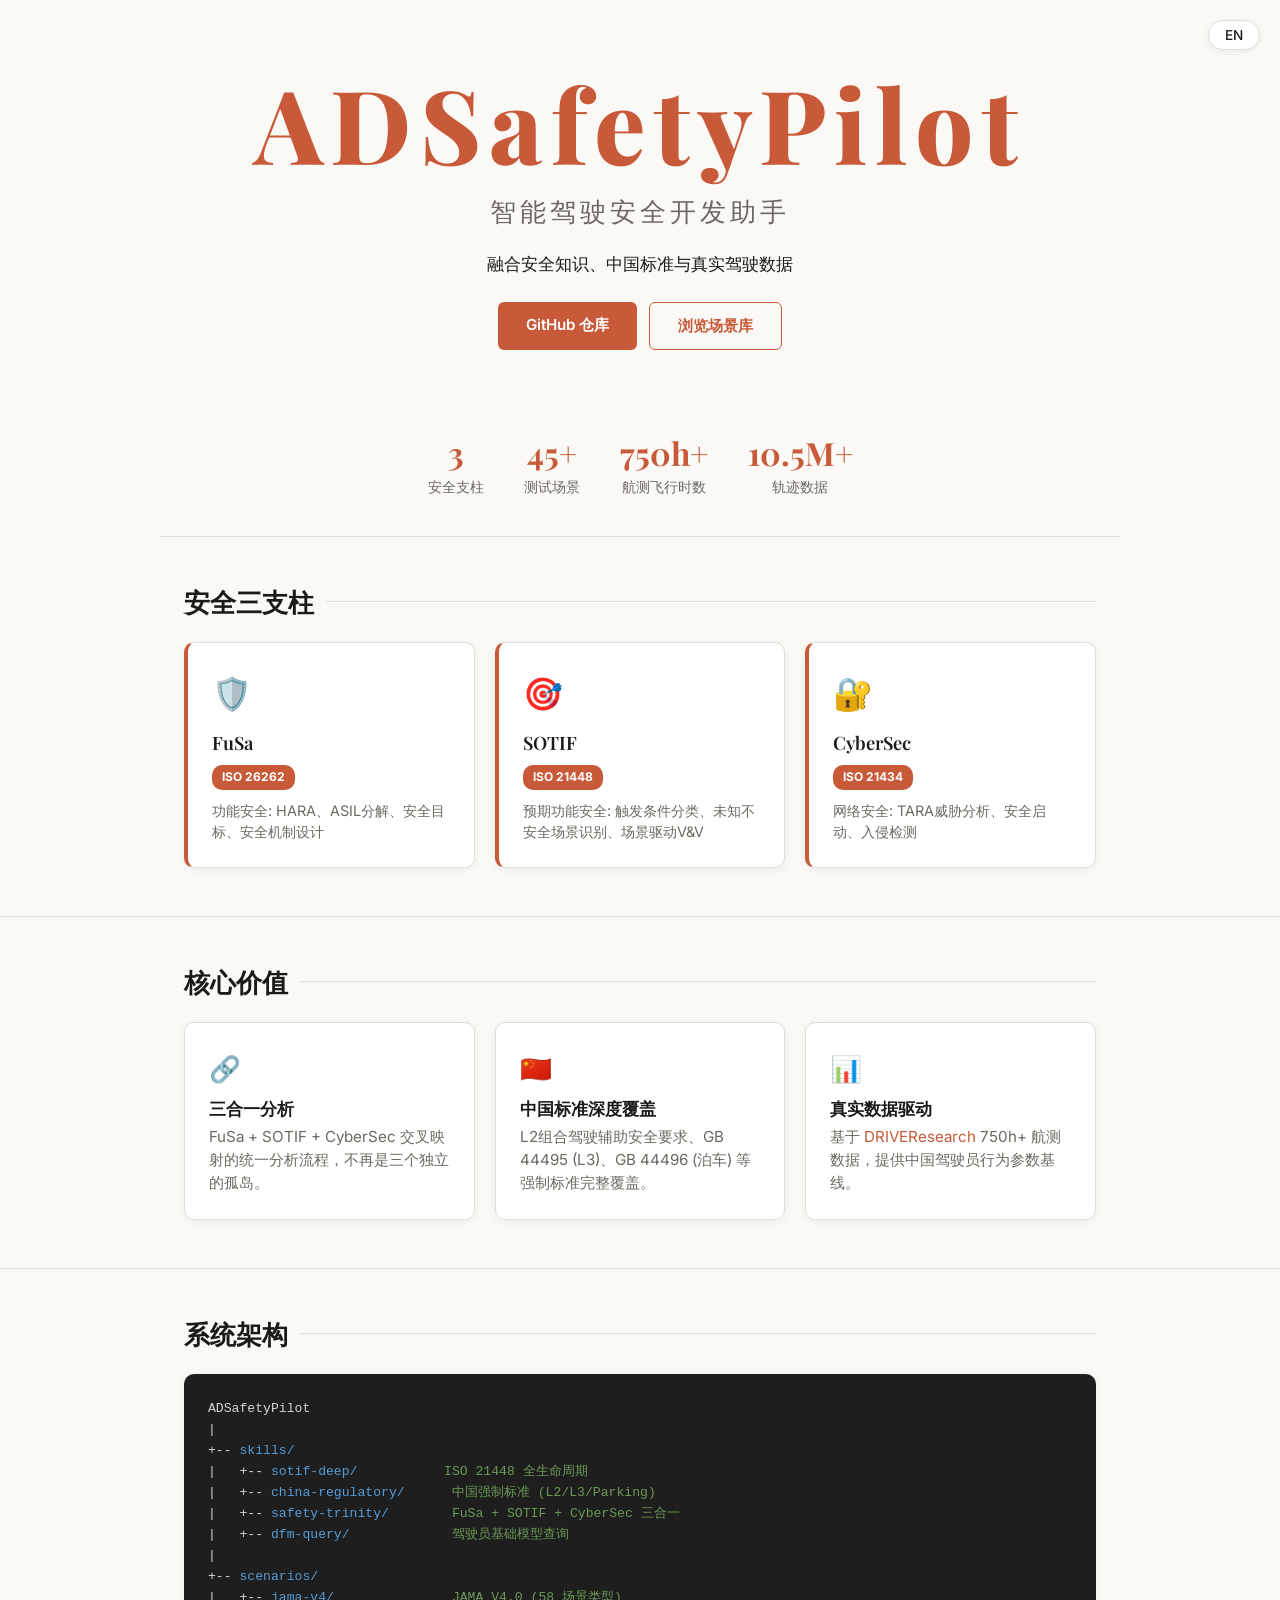
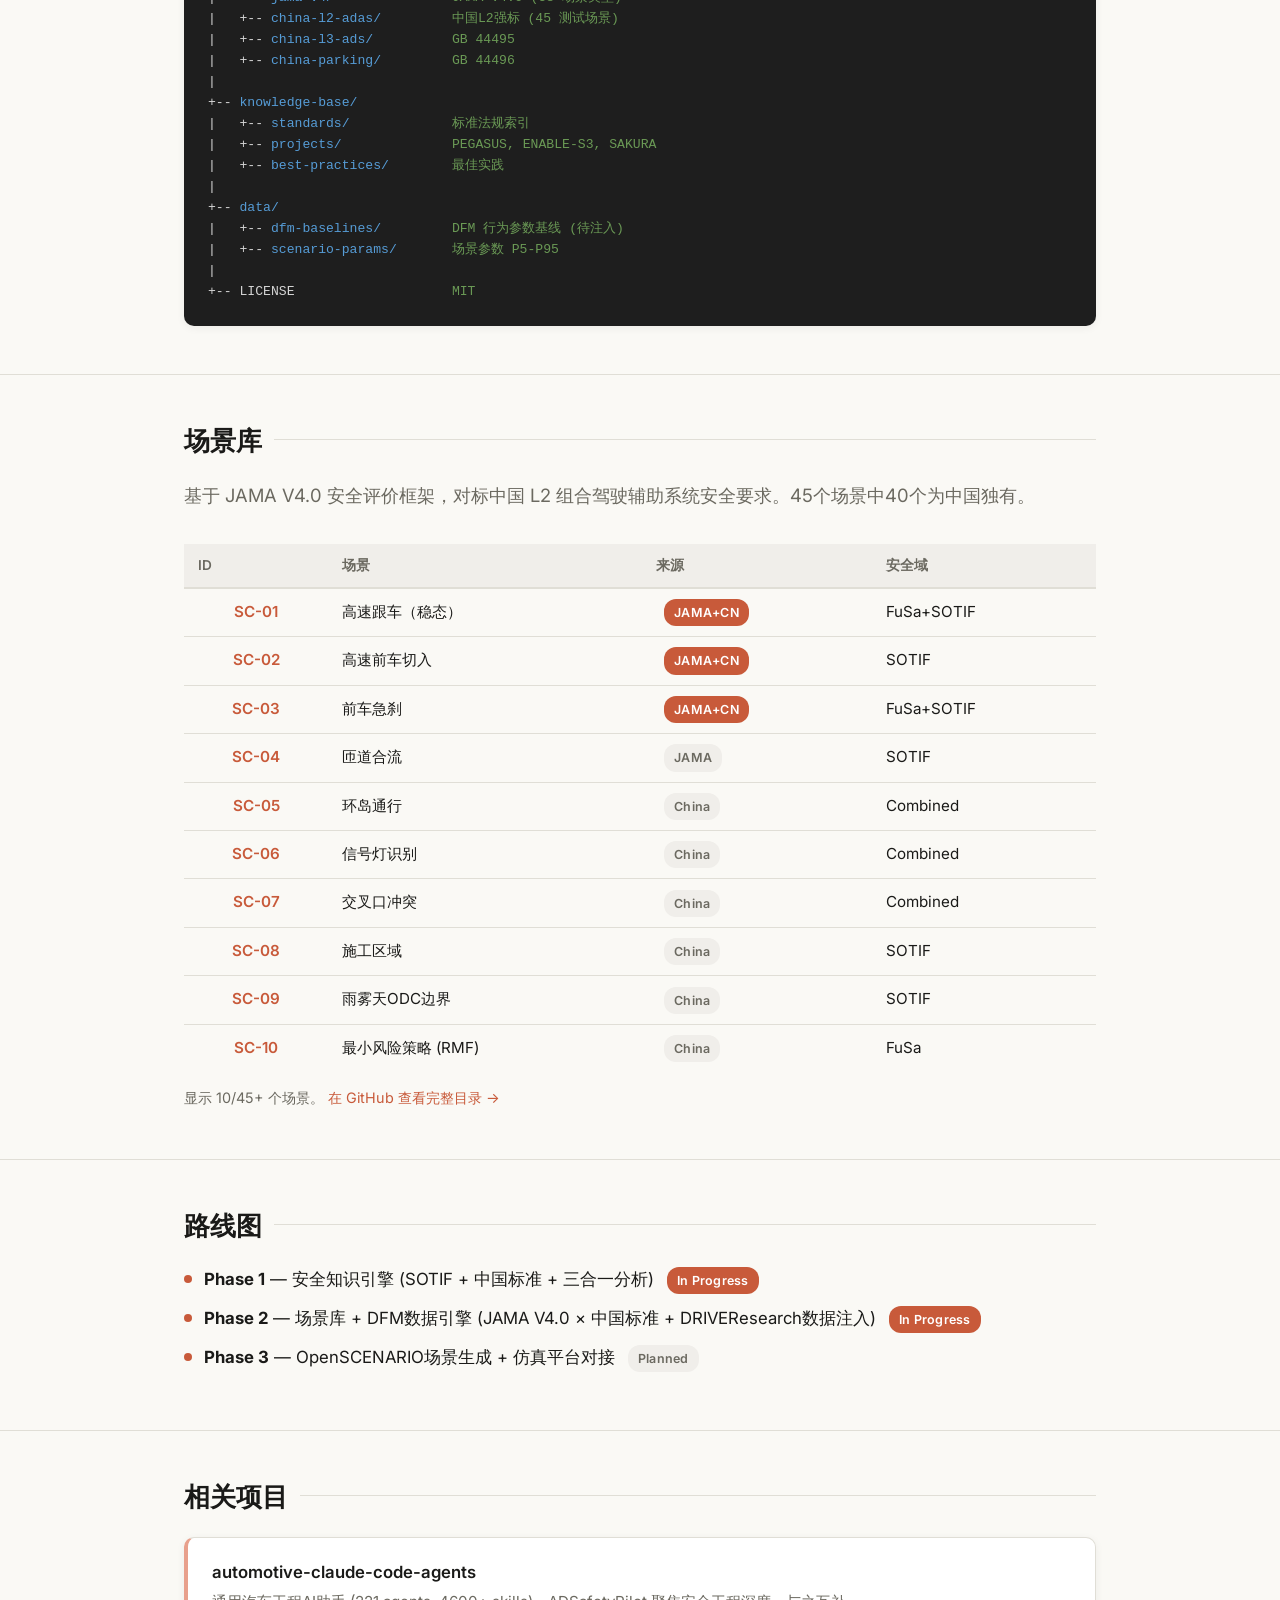
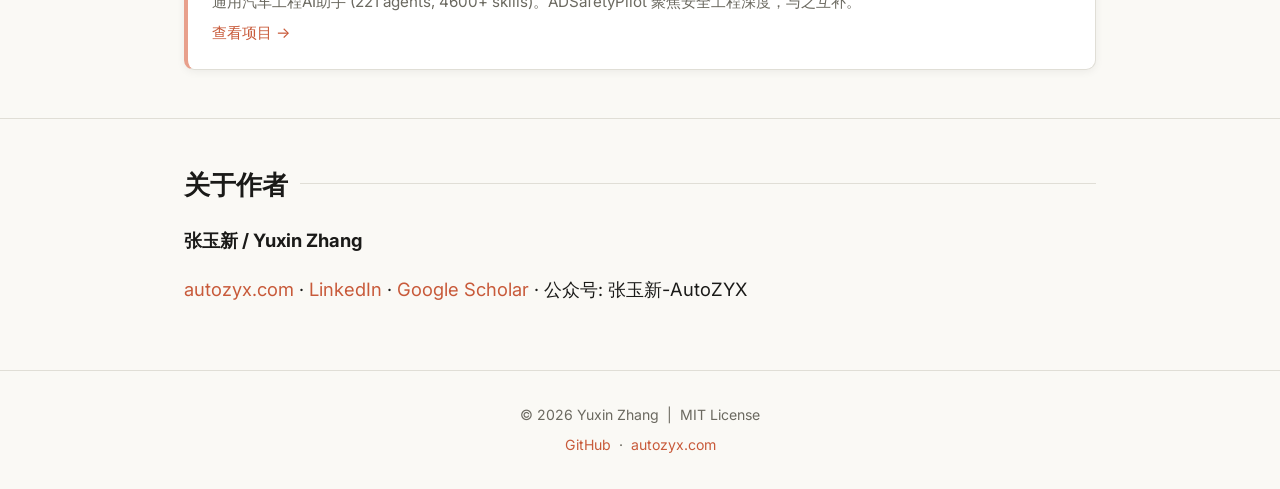
==== commit f7537143: "Add unified about section matching all other projects - Same about section: name + autozyx.com + Lin" ====
--- a/docs/index.html
+++ b/docs/index.html
@@ -246,6 +246,25 @@
   </div>
 </section>
 
+<!-- About -->
+<section>
+  <div class="container">
+    <h2 class="section-title">
+      <span class="cn">关于作者</span><span class="en">About</span>
+    </h2>
+    <div class="about-text">
+      <p><strong>张玉新 / Yuxin Zhang</strong></p>
+      <p>
+        <a href="https://autozyx.com" target="_blank" rel="noopener">autozyx.com</a> &middot;
+        <a href="https://www.linkedin.com/in/zhangyuxin/" target="_blank" rel="noopener">LinkedIn</a> &middot;
+        <a href="https://scholar.google.com.au/citations?user=W8YoarEAAAAJ&hl=en" target="_blank" rel="noopener">Google Scholar</a> &middot;
+        <span class="cn">公众号: 张玉新-AutoZYX</span>
+        <span class="en">WeChat: 张玉新-AutoZYX</span>
+      </p>
+    </div>
+  </div>
+</section>
+
 <!-- Footer -->
 <footer>
   <div class="container">
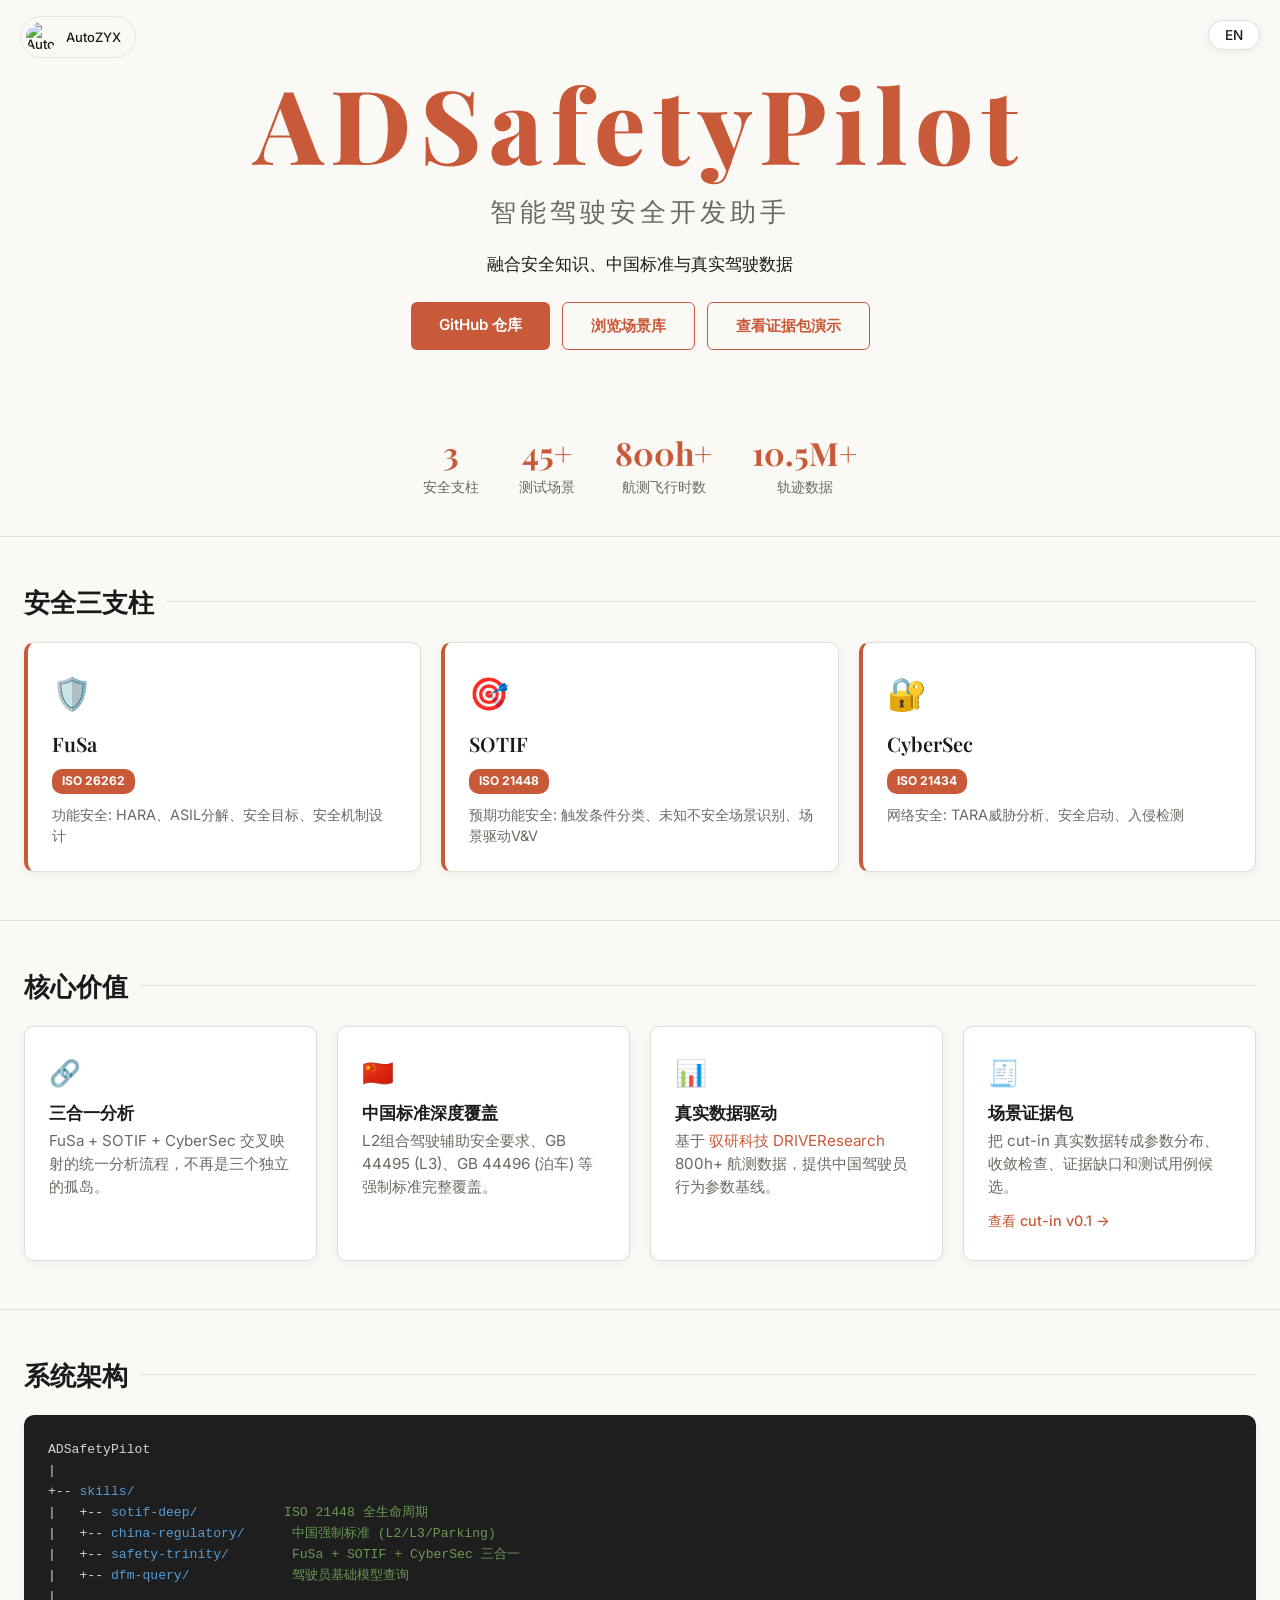
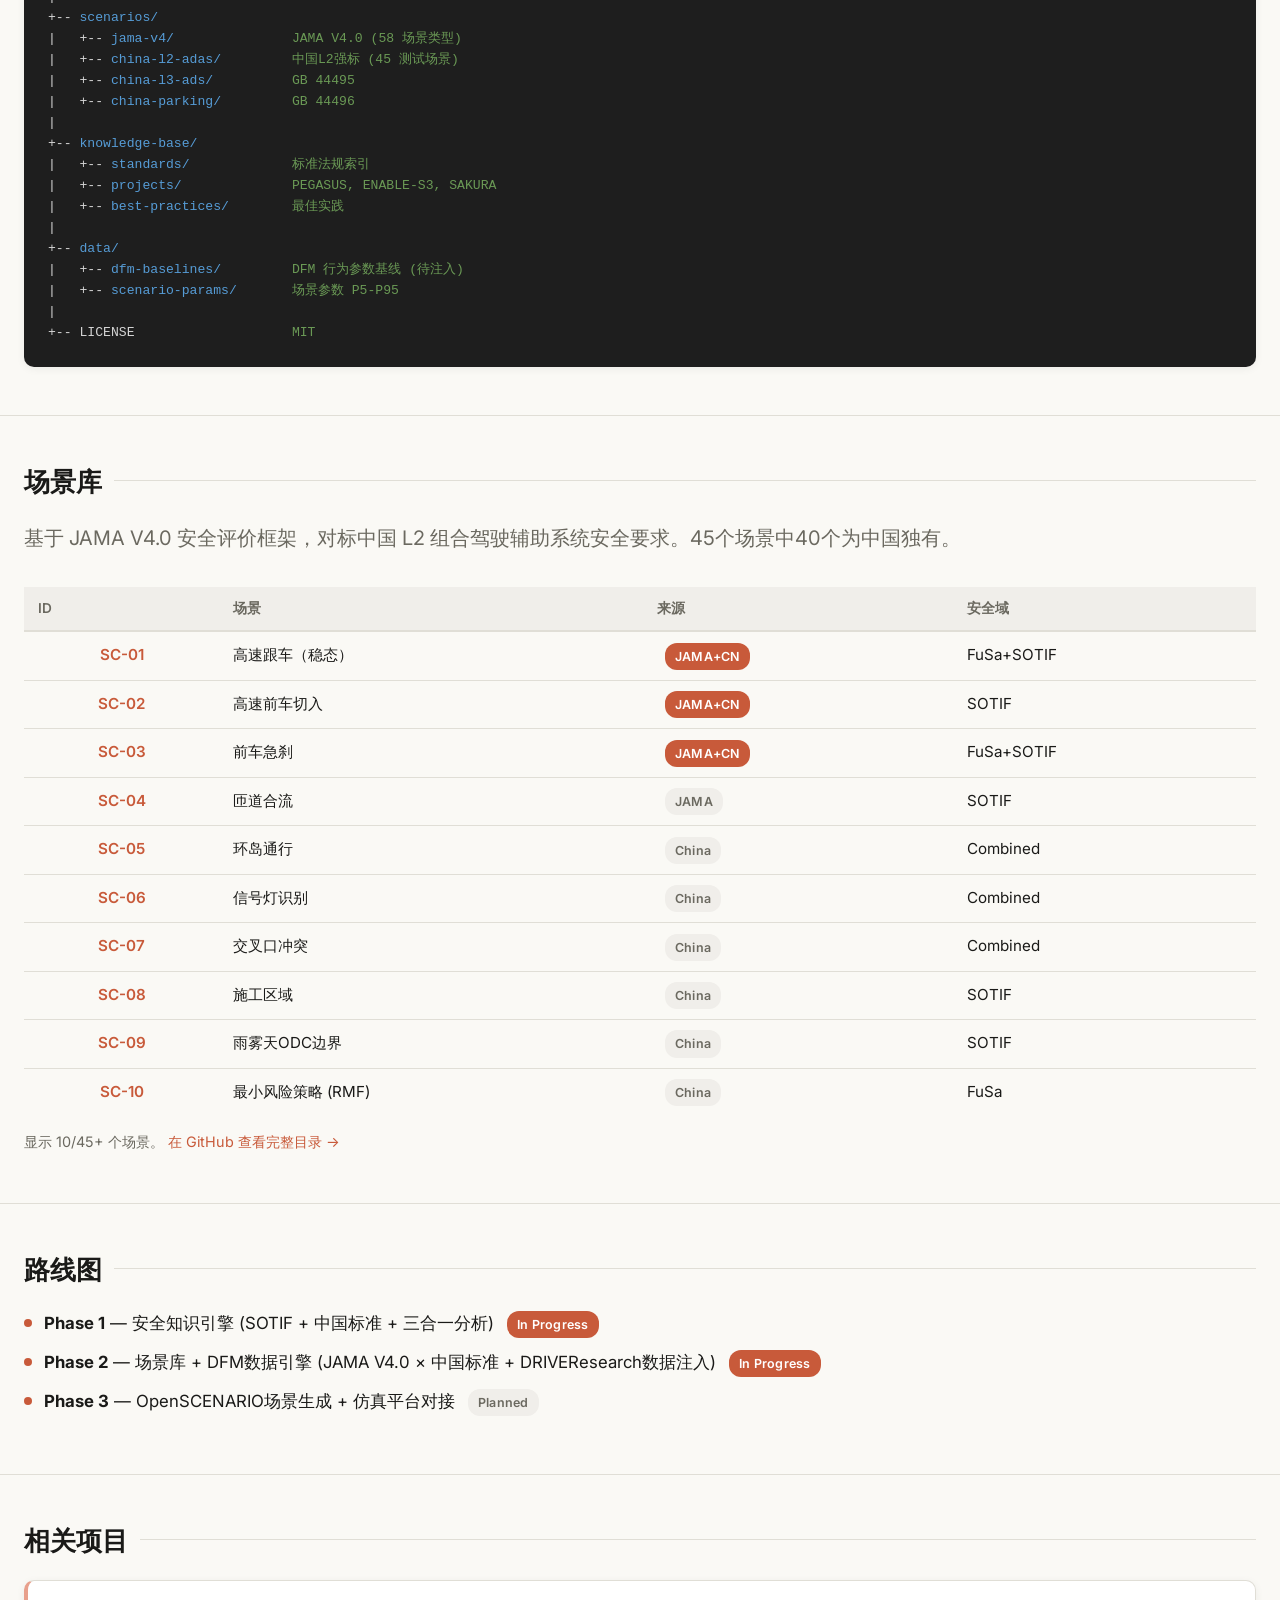
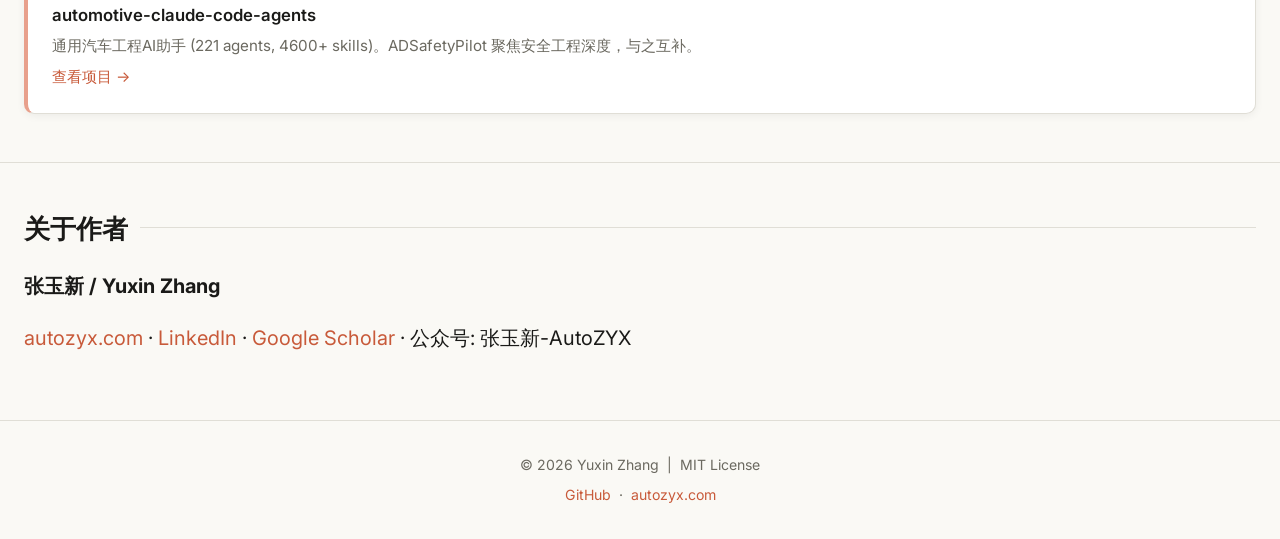
==== commit 0bad2258: "Add cut-in evidence pack demo" ====
--- a/docs/index.html
+++ b/docs/index.html
@@ -3,11 +3,17 @@
 <head>
   <meta charset="UTF-8">
   <meta name="viewport" content="width=device-width, initial-scale=1.0">
+  <link rel="icon" href="https://autozyx.com/assets/favicon.png" type="image/png">
   <title>ADSafetyPilot — AI-Powered AD Safety Engineering Copilot</title>
   <meta name="description" content="智能驾驶安全开发助手: Safety Knowledge + China Standards + Real Driving Data. FuSa, SOTIF, CyberSec integrated.">
   <link rel="stylesheet" href="assets/style.css">
 </head>
 <body>
+
+<a href="https://autozyx.com" class="autozyx-brand" title="返回 AutoZYX 主页">
+  <img src="https://autozyx.com/assets/avatar.png" alt="AutoZYX">
+  <span>AutoZYX</span>
+</a>
 
 <!-- Language Toggle -->
 <button class="lang-toggle" onclick="toggleLang()">
@@ -31,6 +37,9 @@
     <a href="#scenarios" class="btn btn-outline">
       <span class="cn">浏览场景库</span><span class="en">Browse Scenarios</span>
     </a>
+    <a href="evidence/cut-in-v01.html" class="btn btn-outline">
+      <span class="cn">查看证据包演示</span><span class="en">Evidence Pack Demo</span>
+    </a>
   </div>
 </header>
 
@@ -49,7 +58,7 @@
     </span>
   </div>
   <div class="stat">
-    <span class="stat-number">750h+</span>
+    <span class="stat-number">800h+</span>
     <span class="stat-label">
       <span class="cn">航测飞行时数</span><span class="en">Aerial Flight Hours</span>
     </span>
@@ -104,7 +113,7 @@
     <h2 class="section-title">
       <span class="cn">核心价值</span><span class="en">Why ADSafetyPilot?</span>
     </h2>
-    <div class="card-grid" style="grid-template-columns: repeat(3, 1fr);">
+    <div class="card-grid" style="grid-template-columns: repeat(4, minmax(0, 1fr));">
       <div class="card">
         <span class="emoji">🔗</span>
         <h3><span class="cn">三合一分析</span><span class="en">Integrated Analysis</span></h3>
@@ -118,7 +127,15 @@
       <div class="card">
         <span class="emoji">📊</span>
         <h3><span class="cn">真实数据驱动</span><span class="en">Real Data Driven</span></h3>
-        <p><span class="cn">基于 <a href="https://www.driveresearch.tech/">DRIVEResearch</a> 750h+ 航测数据，提供中国驾驶员行为参数基线。</span><span class="en">Grounded in <a href="https://www.driveresearch.tech/">DRIVEResearch</a> 750h+ aerial data for Chinese driver behavior baselines.</span></p>
+        <p><span class="cn">基于 <a href="https://www.driveresearch.tech/">驭研科技 DRIVEResearch</a> 800h+ 航测数据，提供中国驾驶员行为参数基线。</span><span class="en">Grounded in <a href="https://www.driveresearch.tech/">DRIVEResearch</a> 800h+ aerial data for Chinese driver behavior baselines.</span></p>
+      </div>
+      <div class="card">
+        <span class="emoji">🧾</span>
+        <h3><span class="cn">场景证据包</span><span class="en">Scenario Evidence Pack</span></h3>
+        <p><span class="cn">把 cut-in 真实数据转成参数分布、收敛检查、证据缺口和测试用例候选。</span><span class="en">Turn real cut-in data into parameter distributions, convergence checks, evidence gaps, and test-case candidates.</span></p>
+        <a class="card-link" href="evidence/cut-in-v01.html">
+          <span class="cn">查看 cut-in v0.1 →</span><span class="en">View cut-in v0.1 →</span>
+        </a>
       </div>
     </div>
   </div>
--- a/docs/assets/style.css
+++ b/docs/assets/style.css
@@ -15,7 +15,7 @@
   --muted: #6b6960;
   --badge-bg: #f0eeea;
   --radius: 10px;
-  --max-width: 960px;
+  --max-width: 1320px;
 }
 
 /* --- Reset & Base --- */
@@ -34,7 +34,7 @@
 
 body {
   font-family: 'Inter', -apple-system, BlinkMacSystemFont, 'Segoe UI', sans-serif;
-  font-size: 1.15rem;
+  font-size: 1.25rem;
   line-height: 1.7;
   color: var(--text);
   background: var(--bg);
@@ -275,7 +275,7 @@
 
 .project-card h3 {
   font-family: 'Playfair Display', Georgia, serif;
-  font-size: 1.15rem;
+  font-size: 1.25rem;
   margin-bottom: 8px;
 }
 
@@ -582,7 +582,7 @@
 
 .pillar-card h3 {
   font-family: 'Playfair Display', Georgia, serif;
-  font-size: 1.15rem;
+  font-size: 1.25rem;
   margin-bottom: 4px;
 }
 
@@ -808,3 +808,469 @@
     font-size: 0.75rem;
   }
 }
+
+/* AutoZYX brand strip — 跨站统一 */
+.autozyx-brand{position:fixed;top:16px;left:20px;display:flex;align-items:center;gap:10px;padding:5px 14px 5px 5px;background:rgba(250,249,245,0.92);backdrop-filter:blur(10px);-webkit-backdrop-filter:blur(10px);border:1px solid rgba(224,222,214,0.7);border-radius:28px;text-decoration:none;color:var(--text,#1a1a18);font:500 13px/1 'Inter',-apple-system,sans-serif;z-index:100;transition:border-color .15s,transform .15s}
+.autozyx-brand:hover{border-color:#8a8a80;text-decoration:none;transform:translateY(-1px)}
+.autozyx-brand img{width:30px;height:30px;border-radius:50%;object-fit:cover;display:block}
+@media (max-width:768px){.autozyx-brand{left:14px}.autozyx-brand span{display:none}}
+
+/* --- Scenario Evidence Pack Page --- */
+.evidence-hero {
+  padding: 84px 0 54px;
+  border-bottom: 1px solid var(--border);
+}
+
+.evidence-hero-inner {
+  max-width: 1080px;
+}
+
+.evidence-kicker {
+  display: inline-block;
+  color: var(--accent);
+  font-size: 0.82rem;
+  font-weight: 700;
+  letter-spacing: 0.12em;
+  text-transform: uppercase;
+  margin-bottom: 16px;
+}
+
+.evidence-hero h1 {
+  max-width: 960px;
+  font-size: clamp(2.25rem, 5.5vw, 4.9rem);
+  line-height: 1.08;
+  color: var(--text);
+  margin-bottom: 22px;
+  overflow-wrap: anywhere;
+  word-break: break-word;
+}
+
+.evidence-lead {
+  max-width: 780px;
+  color: var(--muted);
+  font-size: clamp(1rem, 1.2vw, 1.2rem);
+  line-height: 1.75;
+  overflow-wrap: anywhere;
+}
+
+.evidence-actions {
+  display: flex;
+  flex-wrap: wrap;
+  gap: 12px;
+  margin-top: 28px;
+}
+
+.evidence-grid {
+  display: grid;
+  gap: 20px;
+}
+
+.evidence-grid-2 {
+  grid-template-columns: repeat(2, minmax(0, 1fr));
+}
+
+.evidence-grid-3 {
+  grid-template-columns: repeat(3, minmax(0, 1fr));
+}
+
+.evidence-card,
+.evidence-panel,
+.chart-card,
+.cta-card {
+  background: var(--card-bg);
+  border: 1px solid var(--border);
+  border-radius: var(--radius);
+  box-shadow: var(--card-shadow);
+}
+
+.evidence-card,
+.evidence-panel,
+.chart-card {
+  padding: 24px;
+}
+
+.evidence-card .eyebrow {
+  display: inline-block;
+  color: var(--accent);
+  font-size: 0.78rem;
+  font-weight: 700;
+  margin-bottom: 10px;
+}
+
+.evidence-card h3,
+.evidence-panel h3,
+.chart-card h3 {
+  font-family: 'Inter', sans-serif;
+  font-size: 1.08rem;
+  font-weight: 700;
+}
+
+.evidence-card p,
+.evidence-panel p,
+.chart-card p {
+  color: var(--muted);
+  font-size: 0.96rem;
+  line-height: 1.62;
+}
+
+.flow-strip {
+  display: grid;
+  grid-template-columns: repeat(6, minmax(0, 1fr));
+  gap: 12px;
+}
+
+.flow-step {
+  min-height: 132px;
+  background: var(--card-bg);
+  border: 1px solid var(--border);
+  border-radius: var(--radius);
+  padding: 18px;
+  position: relative;
+}
+
+.flow-step > span:first-child {
+  display: inline-flex;
+  align-items: center;
+  justify-content: center;
+  width: 30px;
+  height: 30px;
+  border-radius: 50%;
+  background: var(--accent);
+  color: #fff;
+  font-size: 0.8rem;
+  font-weight: 700;
+  margin-bottom: 18px;
+}
+
+.flow-step p {
+  color: var(--text);
+  font-size: 0.94rem;
+  font-weight: 600;
+  line-height: 1.35;
+}
+
+.evidence-note {
+  margin-top: 18px;
+  padding: 18px 22px;
+  border-left: 4px solid var(--accent);
+  background: var(--badge-bg);
+  border-radius: var(--radius);
+}
+
+.evidence-note p {
+  color: var(--text);
+  font-size: 1rem;
+  line-height: 1.6;
+}
+
+.fact-list {
+  display: grid;
+  grid-template-columns: repeat(3, minmax(0, 1fr));
+  gap: 12px;
+  margin-top: 22px;
+}
+
+.fact-list div {
+  background: var(--badge-bg);
+  border-radius: var(--radius);
+  padding: 14px;
+}
+
+.fact-list dt {
+  color: var(--accent);
+  font-family: 'Playfair Display', Georgia, serif;
+  font-size: 1.45rem;
+  font-weight: 700;
+  line-height: 1.2;
+}
+
+.fact-list dd {
+  color: var(--muted);
+  font-size: 0.82rem;
+  line-height: 1.35;
+  margin-top: 4px;
+}
+
+.scope-list,
+.gap-list {
+  list-style: none;
+  margin-top: 16px;
+}
+
+.scope-list li,
+.gap-list li {
+  position: relative;
+  padding-left: 18px;
+  margin-bottom: 9px;
+  color: var(--muted);
+  font-size: 0.96rem;
+  line-height: 1.55;
+}
+
+.scope-list li::before,
+.gap-list li::before {
+  content: "";
+  position: absolute;
+  left: 0;
+  top: 0.75em;
+  width: 7px;
+  height: 7px;
+  border-radius: 50%;
+  background: var(--accent);
+}
+
+.limit-copy {
+  margin-top: 18px;
+  padding-top: 16px;
+  border-top: 1px solid var(--border);
+}
+
+.evidence-stats {
+  border: 1px solid var(--border);
+  border-radius: var(--radius);
+  background: var(--card-bg);
+  margin-bottom: 20px;
+}
+
+.coverage-block {
+  margin-top: 20px;
+}
+
+.bar-row {
+  display: grid;
+  grid-template-columns: 132px 1fr;
+  align-items: center;
+  gap: 12px;
+  margin: 16px 0;
+}
+
+.bar-label span {
+  display: block;
+  color: var(--text);
+  font-weight: 700;
+  font-variant-numeric: tabular-nums;
+}
+
+.bar-label small {
+  color: var(--muted);
+  font-size: 0.72rem;
+}
+
+.bar-track {
+  height: 16px;
+  background: var(--badge-bg);
+  border-radius: 20px;
+  overflow: hidden;
+}
+
+.bar-track span {
+  display: block;
+  height: 100%;
+  background: var(--accent);
+  border-radius: 20px;
+}
+
+.chart-caption,
+.table-note {
+  color: var(--muted);
+  font-size: 0.88rem;
+  line-height: 1.55;
+  margin-top: 16px;
+}
+
+.donut-wrap {
+  display: grid;
+  grid-template-columns: 142px 1fr;
+  gap: 22px;
+  align-items: center;
+  margin-top: 18px;
+}
+
+.donut {
+  width: 142px;
+  height: 142px;
+  border-radius: 50%;
+  background:
+    radial-gradient(circle at center, var(--card-bg) 0 48px, transparent 49px),
+    conic-gradient(var(--accent) 0 41.8%, var(--badge-bg) 41.8% 100%);
+  border: 1px solid var(--border);
+}
+
+.donut-legend p {
+  margin-bottom: 8px;
+  color: var(--muted);
+  font-size: 0.9rem;
+}
+
+.legend-dot {
+  display: inline-block;
+  width: 10px;
+  height: 10px;
+  border-radius: 50%;
+  margin-right: 8px;
+}
+
+.legend-dot.valid {
+  background: var(--accent);
+}
+
+.legend-dot.review {
+  background: var(--border);
+}
+
+.table-wrap {
+  overflow-x: auto;
+  background: var(--card-bg);
+  border: 1px solid var(--border);
+  border-radius: var(--radius);
+  box-shadow: var(--card-shadow);
+}
+
+.evidence-table {
+  margin-top: 0;
+}
+
+.evidence-table td,
+.evidence-table th {
+  white-space: nowrap;
+}
+
+.matrix {
+  display: grid;
+  grid-template-columns: 1.4fr 0.9fr 0.9fr;
+  border: 1px solid var(--border);
+  border-radius: var(--radius);
+  overflow: hidden;
+  margin-top: 18px;
+}
+
+.matrix > div {
+  padding: 10px 12px;
+  border-right: 1px solid var(--border);
+  border-bottom: 1px solid var(--border);
+  font-size: 0.86rem;
+}
+
+.matrix > div:nth-child(3n) {
+  border-right: none;
+}
+
+.matrix > div:nth-last-child(-n+3) {
+  border-bottom: none;
+}
+
+.matrix-head {
+  background: var(--badge-bg);
+  color: var(--muted);
+  font-weight: 700;
+}
+
+.status-good {
+  color: #2f7a52;
+  font-weight: 700;
+  font-variant-numeric: tabular-nums;
+}
+
+.status-warn {
+  color: var(--accent);
+  font-weight: 700;
+  font-variant-numeric: tabular-nums;
+}
+
+.deliverable-list {
+  display: grid;
+  gap: 14px;
+}
+
+.deliverable {
+  display: grid;
+  grid-template-columns: 260px 1fr;
+  gap: 18px;
+  background: var(--card-bg);
+  border: 1px solid var(--border);
+  border-radius: var(--radius);
+  padding: 18px 20px;
+}
+
+.deliverable strong {
+  color: var(--accent);
+  font-size: 0.92rem;
+  font-family: ui-monospace, SFMono-Regular, Menlo, Consolas, monospace;
+}
+
+.deliverable p {
+  color: var(--muted);
+  font-size: 0.94rem;
+  line-height: 1.55;
+}
+
+.cta-section {
+  border-bottom: none;
+}
+
+.cta-card {
+  padding: 36px;
+}
+
+.cta-card h2 {
+  max-width: 860px;
+  margin-bottom: 14px;
+}
+
+.cta-card p {
+  max-width: 820px;
+  color: var(--muted);
+  font-size: 1.02rem;
+  line-height: 1.65;
+}
+
+@media (max-width: 980px) {
+  .evidence-grid-3,
+  .flow-strip {
+    grid-template-columns: repeat(2, minmax(0, 1fr));
+  }
+}
+
+@media (max-width: 768px) {
+  .evidence-hero {
+    padding: 72px 0 38px;
+  }
+
+  .evidence-kicker {
+    max-width: 280px;
+    overflow-wrap: anywhere;
+  }
+
+  .evidence-hero h1 {
+    font-size: clamp(2rem, 10vw, 2.85rem);
+  }
+
+  .evidence-grid-2,
+  .evidence-grid-3,
+  .flow-strip,
+  .fact-list {
+    grid-template-columns: 1fr;
+  }
+
+  .evidence-actions {
+    flex-direction: column;
+    align-items: flex-start;
+  }
+
+  .bar-row {
+    grid-template-columns: 1fr;
+    gap: 6px;
+  }
+
+  .donut-wrap {
+    grid-template-columns: 1fr;
+  }
+
+  .deliverable {
+    grid-template-columns: 1fr;
+  }
+
+  .matrix {
+    grid-template-columns: 1fr 0.8fr 0.8fr;
+  }
+}
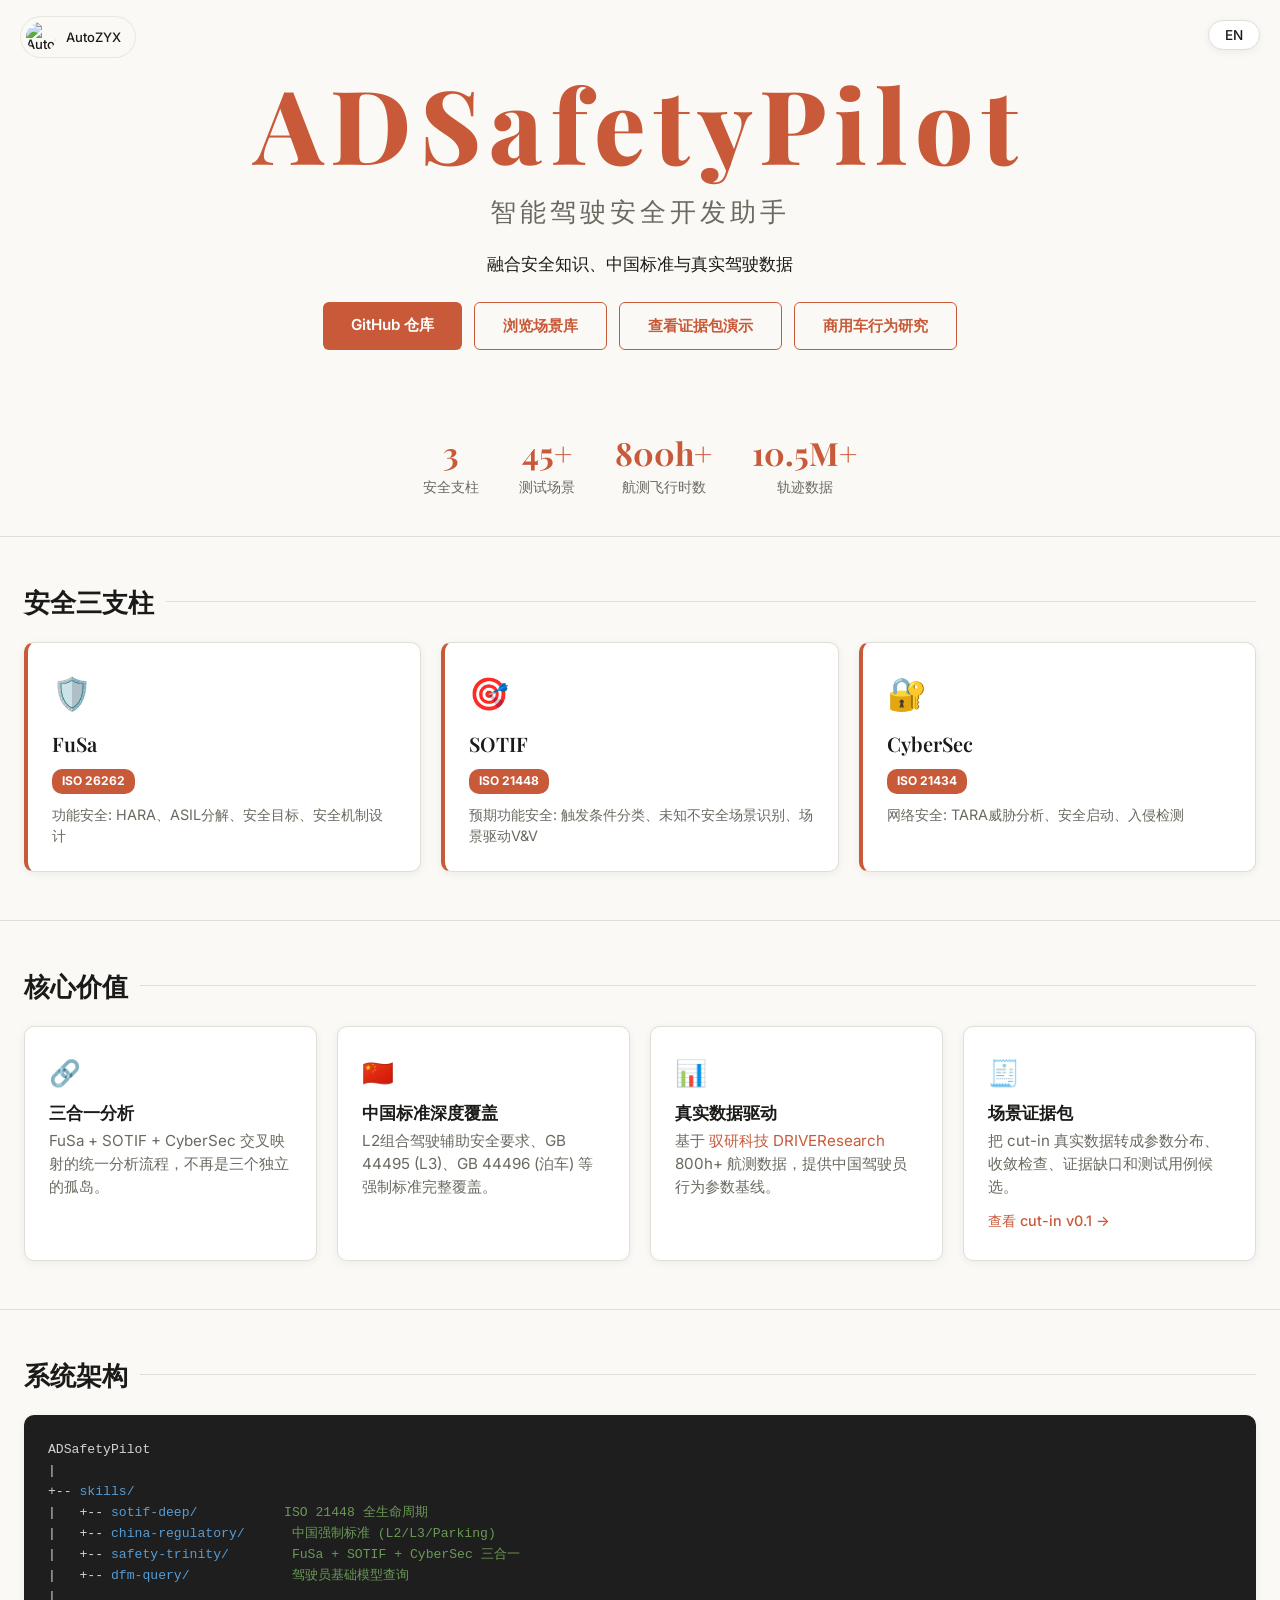
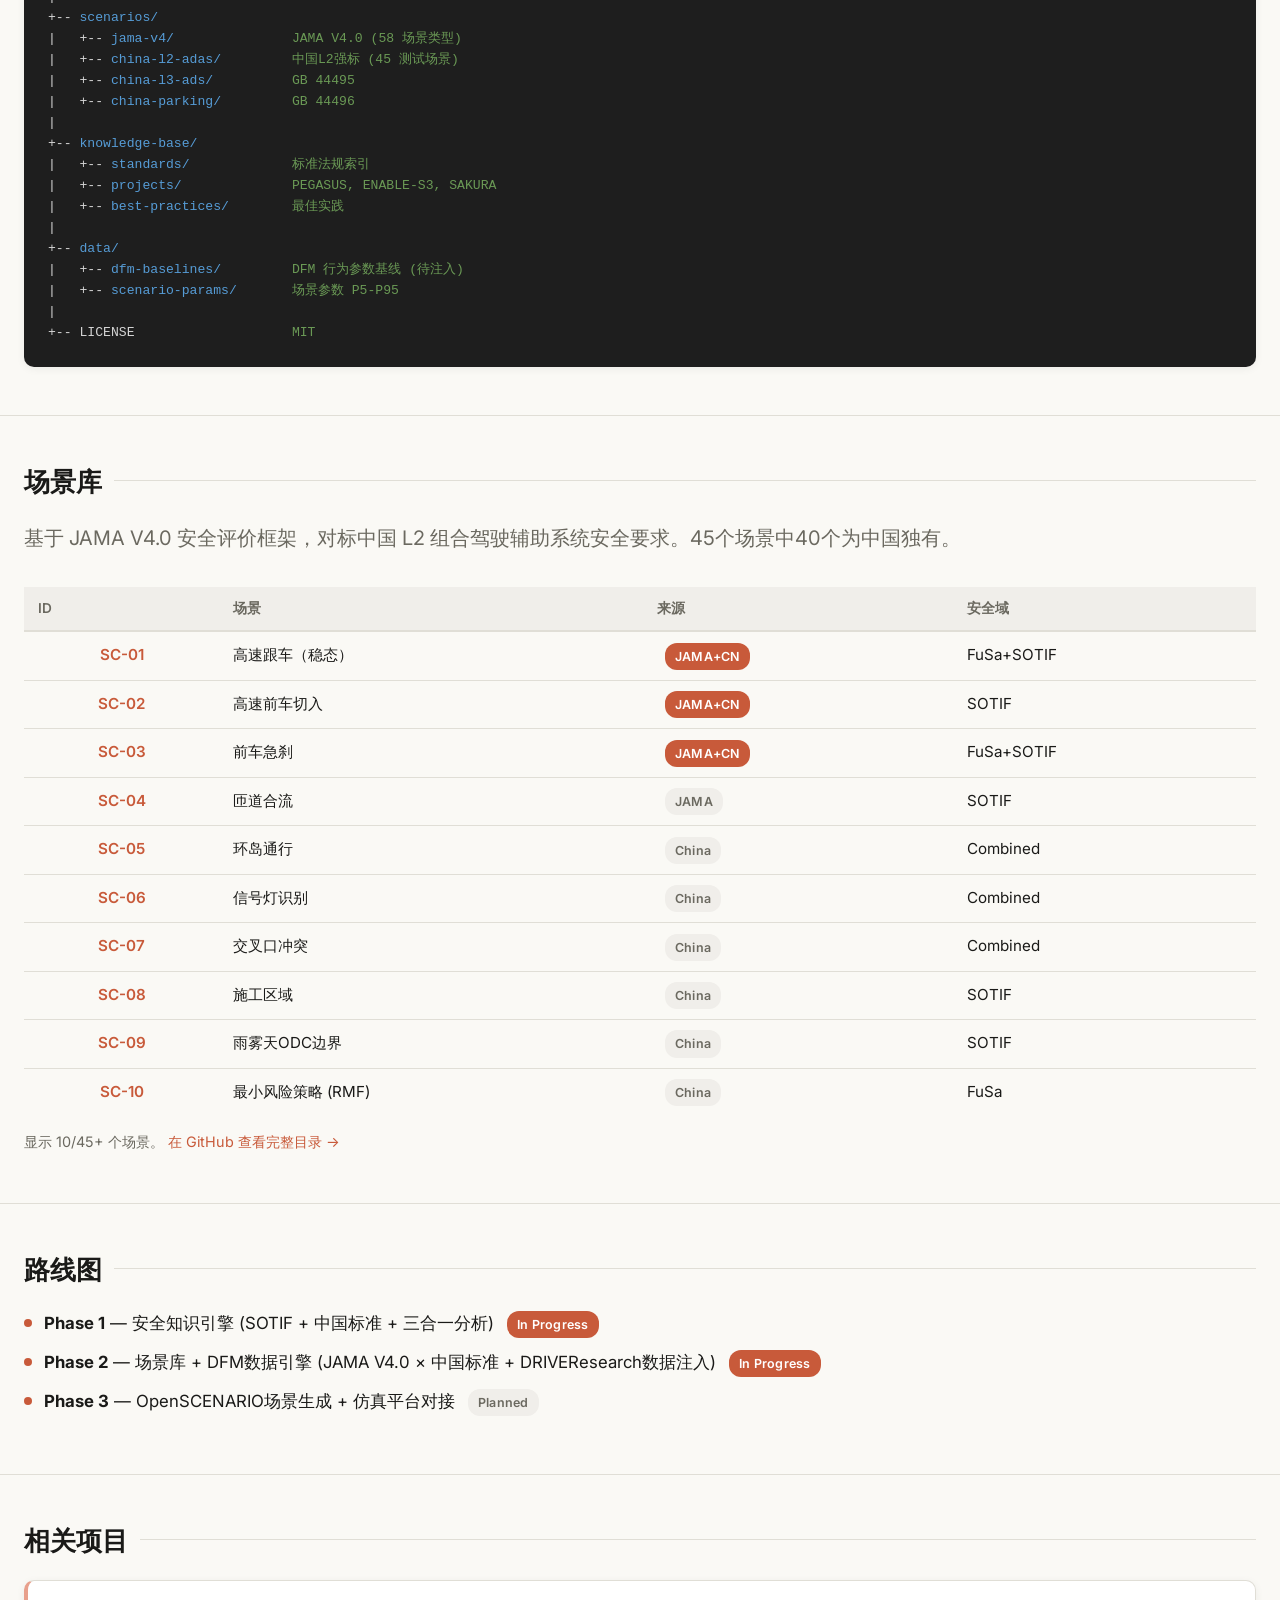
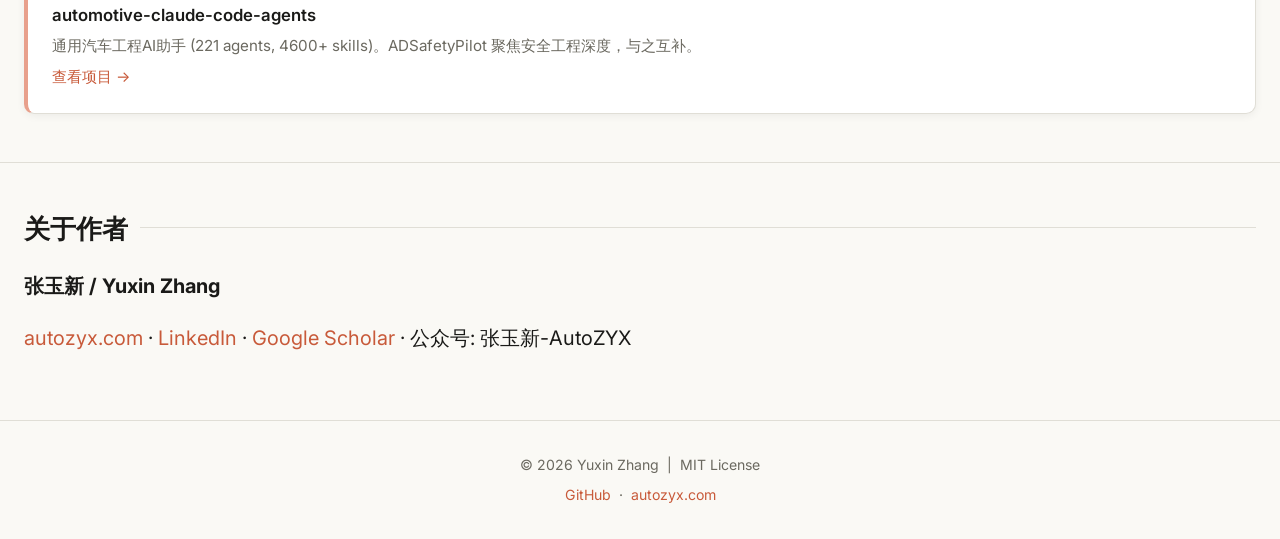
==== commit 6dbea71a: "Add commercial vehicle behavior research page" ====
--- a/docs/index.html
+++ b/docs/index.html
@@ -39,6 +39,9 @@
     </a>
     <a href="evidence/cut-in-v01.html" class="btn btn-outline">
       <span class="cn">查看证据包演示</span><span class="en">Evidence Pack Demo</span>
+    </a>
+    <a href="research/commercial-vs-passenger-driving-behavior.html" class="btn btn-outline">
+      <span class="cn">商用车行为研究</span><span class="en">CV Behavior Research</span>
     </a>
   </div>
 </header>
--- a/docs/assets/style.css
+++ b/docs/assets/style.css
@@ -1135,6 +1135,181 @@
   white-space: nowrap;
 }
 
+.distribution-intro {
+  display: flex;
+  align-items: flex-start;
+  justify-content: space-between;
+  gap: 18px;
+  margin-bottom: 18px;
+}
+
+.distribution-intro p {
+  max-width: 690px;
+  color: var(--muted);
+  font-size: 0.96rem;
+  line-height: 1.62;
+}
+
+.distribution-legend {
+  display: flex;
+  flex-wrap: wrap;
+  justify-content: flex-end;
+  gap: 10px;
+  color: var(--muted);
+  font-size: 0.82rem;
+  font-weight: 600;
+}
+
+.distribution-legend span {
+  display: inline-flex;
+  align-items: center;
+  gap: 7px;
+  padding: 6px 10px;
+  background: var(--badge-bg);
+  border-radius: 18px;
+  white-space: nowrap;
+}
+
+.legend-line {
+  display: inline-block;
+  width: 22px;
+  height: 7px;
+  border-radius: 10px;
+}
+
+.legend-line.bin-low {
+  background: var(--accent-light);
+}
+
+.legend-line.bin-high {
+  background: var(--accent);
+}
+
+.legend-dot-mini {
+  display: inline-block;
+  width: 9px;
+  height: 9px;
+  border: 2px solid var(--text);
+  border-radius: 50%;
+  background: var(--card-bg);
+}
+
+.distribution-grid {
+  display: grid;
+  grid-template-columns: repeat(2, minmax(0, 1fr));
+  gap: 18px;
+}
+
+.distribution-card {
+  background: var(--card-bg);
+  border: 1px solid var(--border);
+  border-radius: var(--radius);
+  box-shadow: var(--card-shadow);
+  padding: 20px;
+}
+
+.distribution-card-head {
+  display: flex;
+  align-items: flex-start;
+  justify-content: space-between;
+  gap: 16px;
+  margin-bottom: 18px;
+}
+
+.distribution-card-head h3 {
+  font-family: 'Inter', sans-serif;
+  font-size: 1.02rem;
+  font-weight: 700;
+  line-height: 1.3;
+  margin-bottom: 3px;
+}
+
+.distribution-card-head p,
+.distribution-card-head strong {
+  color: var(--muted);
+  font-size: 0.78rem;
+  line-height: 1.35;
+}
+
+.distribution-card-head strong {
+  flex: 0 0 auto;
+  padding: 4px 8px;
+  background: var(--badge-bg);
+  border-radius: 12px;
+  font-variant-numeric: tabular-nums;
+}
+
+.distribution-row {
+  display: grid;
+  grid-template-columns: 178px minmax(120px, 1fr);
+  align-items: center;
+  gap: 14px;
+  margin: 13px 0;
+}
+
+.distribution-label strong {
+  display: block;
+  color: var(--text);
+  font-size: 0.86rem;
+  font-variant-numeric: tabular-nums;
+}
+
+.distribution-label span {
+  display: block;
+  color: var(--muted);
+  font-size: 0.68rem;
+  line-height: 1.35;
+  margin-top: 3px;
+  font-variant-numeric: tabular-nums;
+}
+
+.distribution-plot {
+  position: relative;
+  height: 28px;
+  background: var(--badge-bg);
+  border-radius: 16px;
+}
+
+.distribution-range,
+.distribution-median {
+  position: absolute;
+  top: 50%;
+  transform: translateY(-50%);
+}
+
+.distribution-range {
+  height: 10px;
+  min-width: 10px;
+  border-radius: 14px;
+}
+
+.distribution-range.bin-low {
+  background: var(--accent-light);
+}
+
+.distribution-range.bin-high {
+  background: var(--accent);
+}
+
+.distribution-median {
+  width: 14px;
+  height: 14px;
+  margin-left: -7px;
+  background: var(--card-bg);
+  border: 3px solid var(--text);
+  border-radius: 50%;
+  box-shadow: 0 0 0 2px var(--card-bg);
+}
+
+.distribution-axis {
+  display: flex;
+  justify-content: space-between;
+  margin-left: 192px;
+  color: var(--muted);
+  font-size: 0.72rem;
+  font-variant-numeric: tabular-nums;
+}
+
 .matrix {
   display: grid;
   grid-template-columns: 1.4fr 0.9fr 0.9fr;
@@ -1273,4 +1448,289 @@
   .matrix {
     grid-template-columns: 1fr 0.8fr 0.8fr;
   }
-}
+
+  .distribution-intro {
+    flex-direction: column;
+  }
+
+  .distribution-legend {
+    justify-content: flex-start;
+  }
+
+  .distribution-grid {
+    grid-template-columns: 1fr;
+  }
+
+  .distribution-row {
+    grid-template-columns: 1fr;
+    gap: 8px;
+  }
+
+  .distribution-axis {
+    margin-left: 0;
+  }
+}
+
+/* --- Research Planning Page --- */
+.research-hero {
+  min-height: 78vh;
+  display: flex;
+  align-items: flex-end;
+  padding: 96px 0 72px;
+  color: #fff;
+  background:
+    linear-gradient(90deg, rgba(15, 18, 20, 0.82), rgba(15, 18, 20, 0.42)),
+    var(--research-hero-image) center / cover no-repeat;
+  border-bottom: 1px solid var(--border);
+}
+
+.research-hero-inner {
+  max-width: 1080px;
+}
+
+.research-nav-back {
+  color: #fff;
+  opacity: 0.9;
+}
+
+.research-hero h1 {
+  max-width: 980px;
+  color: #fff;
+  font-size: clamp(2.4rem, 5.2vw, 5.4rem);
+  line-height: 1.08;
+  margin: 16px 0 22px;
+  overflow-wrap: anywhere;
+}
+
+.research-hero-lead {
+  max-width: 790px;
+  color: rgba(255, 255, 255, 0.88);
+  font-size: clamp(1rem, 1.25vw, 1.22rem);
+  line-height: 1.76;
+}
+
+.research-thesis {
+  max-width: 1060px;
+  padding: 28px 32px;
+  margin-bottom: 22px;
+  border-left: 5px solid var(--accent);
+  background: #fff;
+  border-radius: var(--radius);
+  box-shadow: var(--card-shadow);
+}
+
+.research-thesis p {
+  color: var(--text);
+  font-size: clamp(1.12rem, 1.6vw, 1.45rem);
+  line-height: 1.7;
+}
+
+.research-kpi-row {
+  margin-top: 22px;
+}
+
+.research-split,
+.research-reference-grid {
+  display: grid;
+  grid-template-columns: minmax(0, 1.35fr) minmax(280px, 0.65fr);
+  gap: 24px;
+  align-items: start;
+}
+
+.research-copy {
+  margin-bottom: 18px;
+  color: var(--muted);
+  line-height: 1.8;
+}
+
+.research-side-note {
+  padding: 24px;
+  border: 1px solid var(--border);
+  border-left: 5px solid #2f7a73;
+  border-radius: var(--radius);
+  background: #f6fbf9;
+  box-shadow: var(--card-shadow);
+}
+
+.research-side-note h3 {
+  font-family: 'Inter', sans-serif;
+  font-size: 1.05rem;
+  font-weight: 700;
+}
+
+.research-side-note p {
+  color: #31534f;
+  font-size: 0.96rem;
+  line-height: 1.68;
+}
+
+.research-wide-note,
+.research-panel-margin,
+.research-cluster-table {
+  margin-top: 22px;
+}
+
+.research-question-list {
+  display: grid;
+  gap: 16px;
+}
+
+.research-question {
+  display: grid;
+  grid-template-columns: 76px minmax(0, 0.7fr) minmax(0, 1.3fr);
+  gap: 18px;
+  align-items: start;
+  padding: 20px 22px;
+  border: 1px solid var(--border);
+  border-radius: var(--radius);
+  background: var(--card-bg);
+  box-shadow: var(--card-shadow);
+}
+
+.research-question > span {
+  display: inline-flex;
+  align-items: center;
+  justify-content: center;
+  width: 54px;
+  height: 54px;
+  border-radius: 50%;
+  background: #2f7a73;
+  color: #fff;
+  font-size: 0.86rem;
+  font-weight: 800;
+  letter-spacing: 0.04em;
+}
+
+.research-hypothesis > span {
+  background: var(--accent);
+}
+
+.research-question h3 {
+  font-family: 'Inter', sans-serif;
+  font-size: 1.02rem;
+  font-weight: 800;
+  line-height: 1.42;
+}
+
+.research-question p {
+  color: var(--muted);
+  font-size: 0.95rem;
+  line-height: 1.62;
+}
+
+.research-warning {
+  margin-bottom: 22px;
+}
+
+.research-stats {
+  margin-top: 0;
+}
+
+.research-table td:first-child {
+  color: var(--text);
+  font-weight: 700;
+  white-space: nowrap;
+}
+
+.scenario-cluster {
+  position: relative;
+  display: grid;
+  grid-template-columns: repeat(7, minmax(94px, 1fr));
+  gap: 12px;
+  margin: 8px 0 28px;
+  padding: 24px;
+  border: 1px solid var(--border);
+  border-radius: var(--radius);
+  background:
+    linear-gradient(90deg, transparent 0 13%, rgba(47, 122, 115, 0.11) 13% 15%, transparent 15% 100%),
+    var(--card-bg);
+  box-shadow: var(--card-shadow);
+}
+
+.cluster-node {
+  min-height: 92px;
+  display: flex;
+  align-items: center;
+  justify-content: center;
+  text-align: center;
+  padding: 12px;
+  color: var(--text);
+  border: 1px solid var(--border);
+  border-radius: var(--radius);
+  background: var(--badge-bg);
+  font-size: 0.84rem;
+  font-weight: 800;
+  line-height: 1.35;
+}
+
+.cluster-ego {
+  color: #fff;
+  background: var(--accent);
+  border-color: var(--accent);
+}
+
+.cluster-target {
+  color: #fff;
+  background: #2f7a73;
+  border-color: #2f7a73;
+}
+
+.cluster-front,
+.cluster-road {
+  background: #edf5f3;
+}
+
+.research-flow {
+  margin-bottom: 22px;
+}
+
+.research-cta {
+  border-left: 5px solid #2f7a73;
+}
+
+.research-cta h2 {
+  font-size: clamp(1.5rem, 2.8vw, 2.5rem);
+}
+
+@media (max-width: 980px) {
+  .research-question,
+  .research-split,
+  .research-reference-grid {
+    grid-template-columns: 1fr;
+  }
+
+  .research-question > span {
+    width: 44px;
+    height: 44px;
+  }
+
+  .scenario-cluster {
+    grid-template-columns: repeat(2, minmax(0, 1fr));
+  }
+}
+
+@media (max-width: 768px) {
+  .research-hero {
+    min-height: 68vh;
+    padding: 82px 0 46px;
+  }
+
+  .research-hero h1 {
+    font-size: clamp(2rem, 10vw, 3rem);
+  }
+
+  .research-thesis {
+    padding: 22px;
+  }
+}
+
+@media (max-width: 480px) {
+  .scenario-cluster {
+    grid-template-columns: 1fr;
+    padding: 16px;
+  }
+
+  .research-question {
+    padding: 18px;
+  }
+}
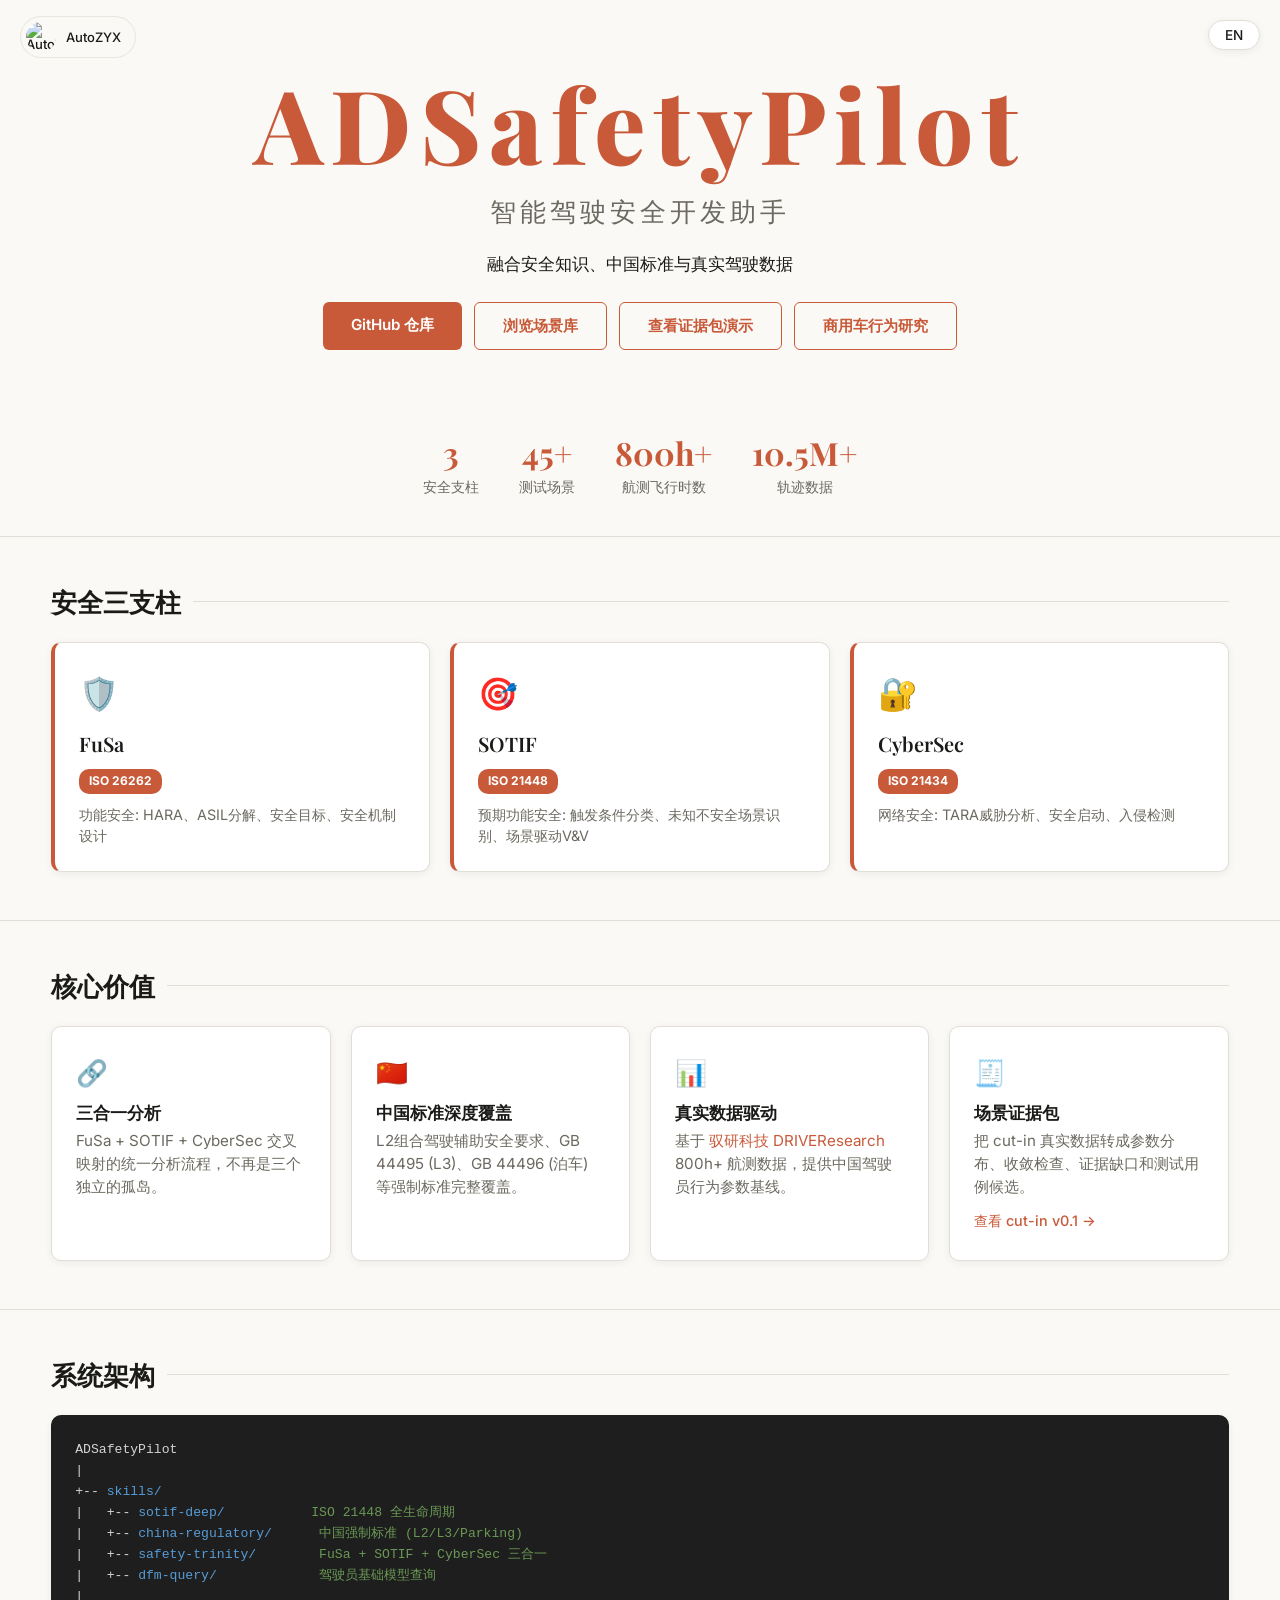
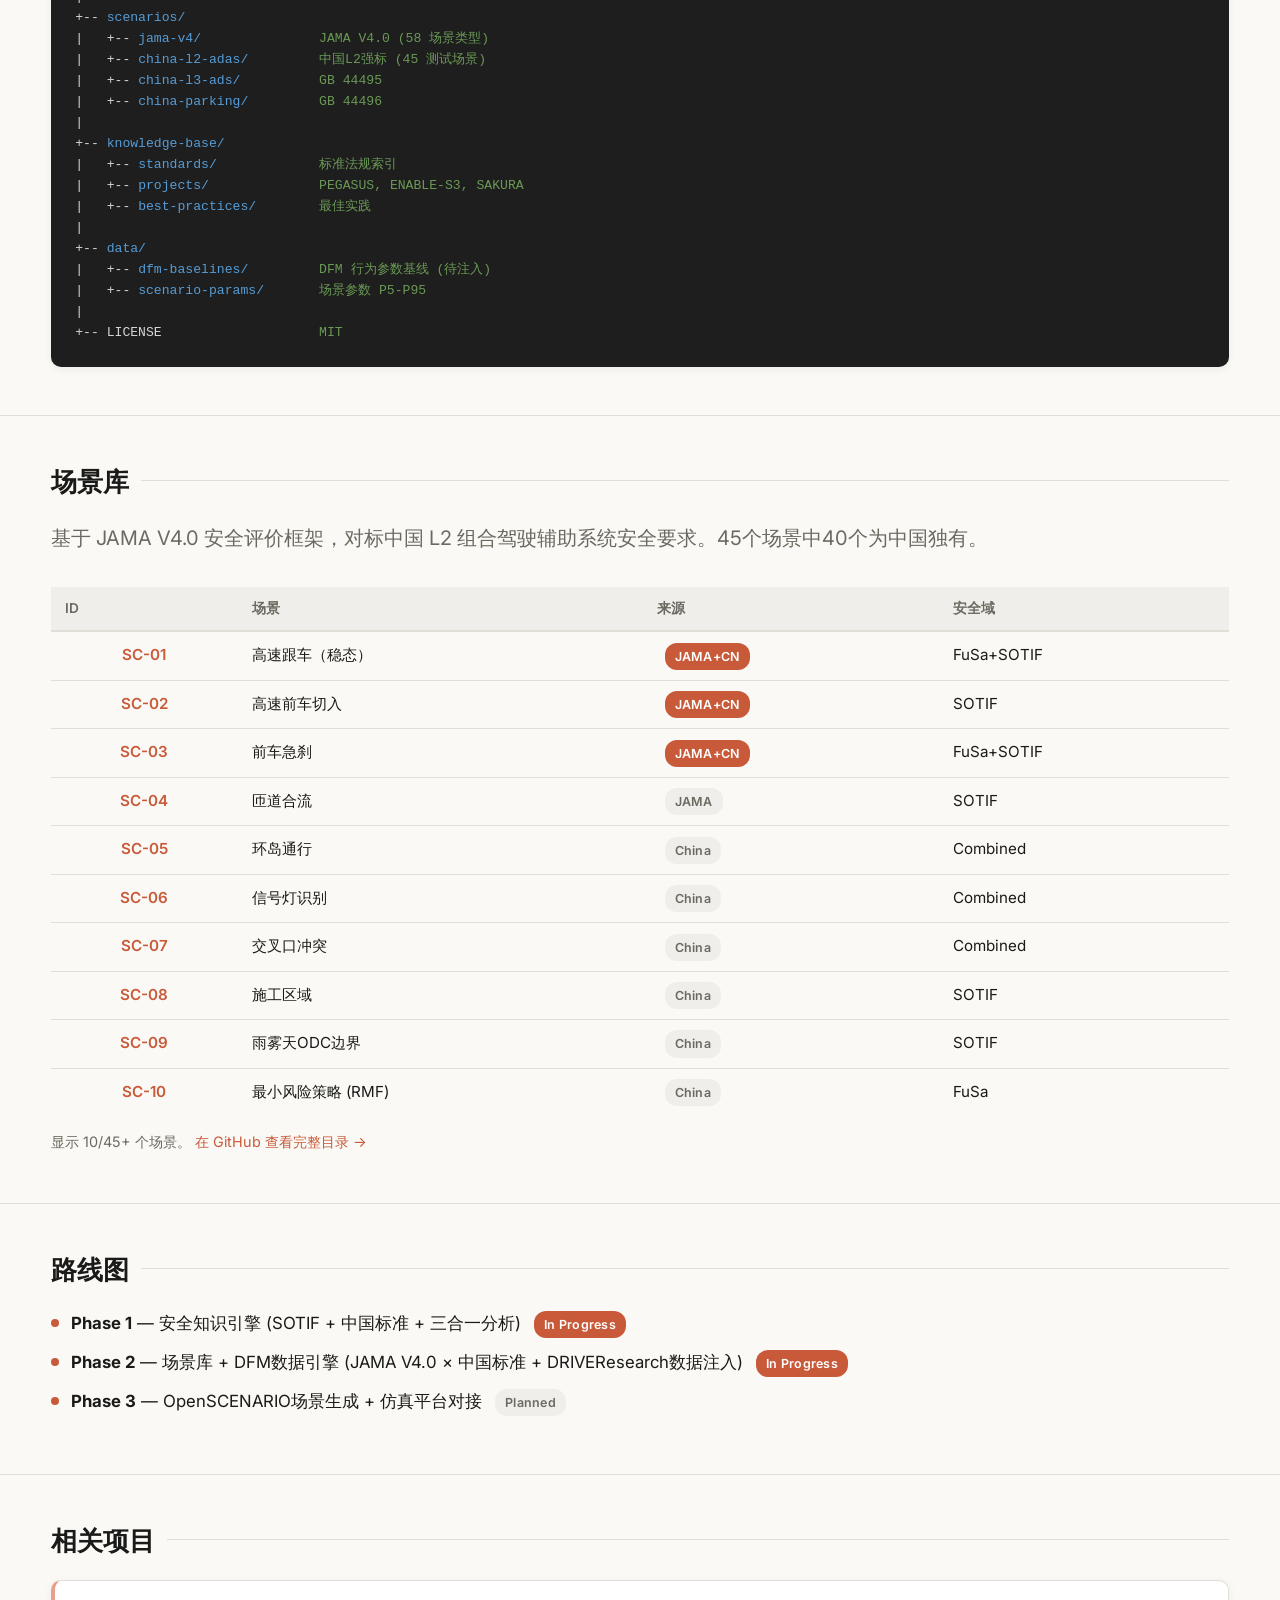
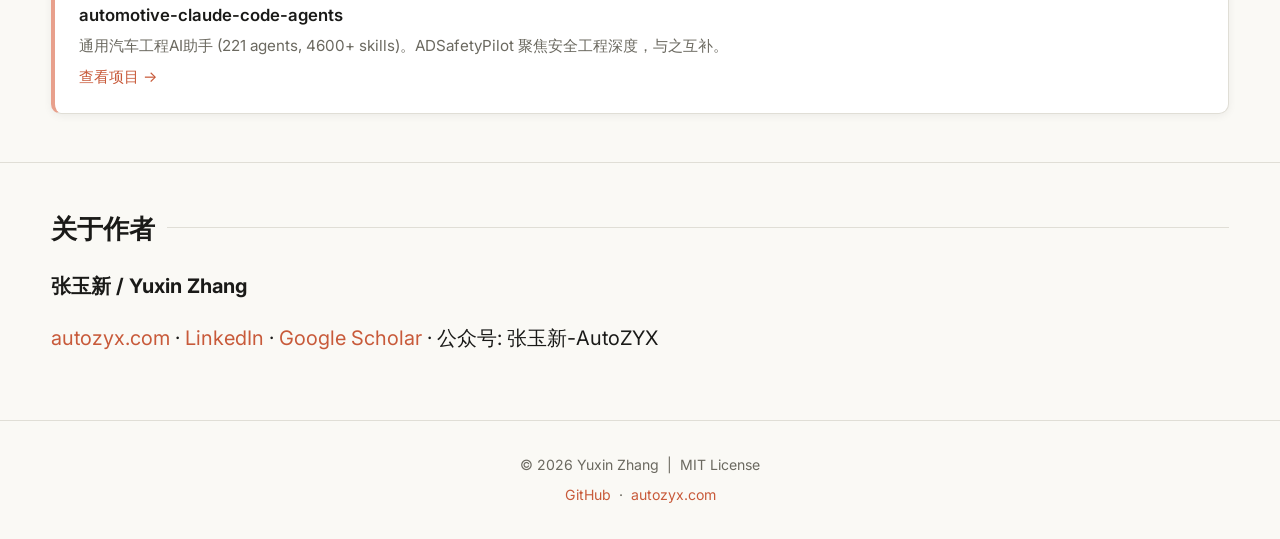
==== commit 38bff5b3: "Unify page width and auto-hide navigation" ====
--- a/docs/index.html
+++ b/docs/index.html
@@ -5,18 +5,24 @@
   <meta name="viewport" content="width=device-width, initial-scale=1.0">
   <link rel="icon" href="https://autozyx.com/assets/favicon.png" type="image/png">
   <title>ADSafetyPilot — AI-Powered AD Safety Engineering Copilot</title>
+    <meta property="og:title" content="ADSafetyPilot — AI-Powered AD Safety Engineering Copilot">
+    <meta property="og:description" content="智能驾驶安全开发助手: Safety Knowledge + China Standards + Real Driving Data. FuSa, SOTIF, CyberSec integrated.">
+    <meta property="og:image" content="https://adsafetypilot.autozyx.com/assets/research/commercial-vs-passenger-cutin-firstframe.jpg">
+    <meta property="og:type" content="website">
+    <meta property="og:url" content="https://adsafetypilot.autozyx.com/">
+    <meta name="twitter:card" content="summary_large_image">
   <meta name="description" content="智能驾驶安全开发助手: Safety Knowledge + China Standards + Real Driving Data. FuSa, SOTIF, CyberSec integrated.">
-  <link rel="stylesheet" href="assets/style.css">
+  <link rel="stylesheet" href="assets/style.css?v=2">
 </head>
 <body>
 
-<a href="https://autozyx.com" class="autozyx-brand" title="返回 AutoZYX 主页">
+<a href="https://autozyx.com" class="autozyx-brand" data-auto-hide-nav title="返回 AutoZYX 主页">
   <img src="https://autozyx.com/assets/avatar.png" alt="AutoZYX">
   <span>AutoZYX</span>
 </a>
 
 <!-- Language Toggle -->
-<button class="lang-toggle" onclick="toggleLang()">
+<button class="lang-toggle" data-auto-hide-nav onclick="toggleLang()">
   <span class="cn">EN</span>
   <span class="en">中文</span>
 </button>
@@ -314,6 +320,7 @@
   localStorage.setItem(KEY, isEn ? 'en' : 'cn');
 }
 </script>
+<script src="assets/auto-nav.js?v=1"></script>
 
 </body>
 </html>
--- a/docs/assets/style.css
+++ b/docs/assets/style.css
@@ -15,7 +15,8 @@
   --muted: #6b6960;
   --badge-bg: #f0eeea;
   --radius: 10px;
-  --max-width: 1320px;
+  --max-width: 1760px;
+  --page-gutter: clamp(20px, 4vw, 72px);
 }
 
 /* --- Reset & Base --- */
@@ -111,19 +112,25 @@
   color: var(--text);
   cursor: pointer;
   box-shadow: var(--card-shadow);
-  transition: background 0.2s, box-shadow 0.2s;
+  transition: background 0.2s, box-shadow 0.2s, transform 0.2s ease, opacity 0.2s ease;
 }
 
 .lang-toggle:hover {
   background: var(--badge-bg);
   box-shadow: 0 2px 12px rgba(0, 0, 0, 0.1);
+}
+.lang-toggle.nav-hidden {
+  opacity: 0;
+  pointer-events: none;
+  transform: translateY(-100%);
 }
 
 /* --- Layout --- */
 .container {
   max-width: var(--max-width);
   margin: 0 auto;
-  padding: 0 24px;
+  padding: 0 var(--page-gutter);
+  width: 100%;
 }
 
 section {
@@ -753,7 +760,7 @@
   }
 
   .container {
-    padding: 0 16px;
+    padding: 0 20px;
   }
 
   section {
@@ -810,10 +817,18 @@
 }
 
 /* AutoZYX brand strip — 跨站统一 */
-.autozyx-brand{position:fixed;top:16px;left:20px;display:flex;align-items:center;gap:10px;padding:5px 14px 5px 5px;background:rgba(250,249,245,0.92);backdrop-filter:blur(10px);-webkit-backdrop-filter:blur(10px);border:1px solid rgba(224,222,214,0.7);border-radius:28px;text-decoration:none;color:var(--text,#1a1a18);font:500 13px/1 'Inter',-apple-system,sans-serif;z-index:100;transition:border-color .15s,transform .15s}
+.autozyx-brand{position:fixed;top:16px;left:20px;display:flex;align-items:center;gap:10px;padding:5px 14px 5px 5px;background:rgba(250,249,245,0.92);backdrop-filter:blur(10px);-webkit-backdrop-filter:blur(10px);border:1px solid rgba(224,222,214,0.7);border-radius:28px;text-decoration:none;color:var(--text,#1a1a18);font:500 13px/1 'Inter',-apple-system,sans-serif;z-index:100;transition:border-color .15s,transform .2s ease,opacity .2s ease}
 .autozyx-brand:hover{border-color:#8a8a80;text-decoration:none;transform:translateY(-1px)}
 .autozyx-brand img{width:30px;height:30px;border-radius:50%;object-fit:cover;display:block}
+.autozyx-brand.nav-hidden{opacity:0;pointer-events:none;transform:translateY(-100%)}
 @media (max-width:768px){.autozyx-brand{left:14px}.autozyx-brand span{display:none}}
+
+@media (prefers-reduced-motion: reduce) {
+  .lang-toggle,
+  .autozyx-brand {
+    transition: none;
+  }
+}
 
 /* --- Scenario Evidence Pack Page --- */
 .evidence-hero {
